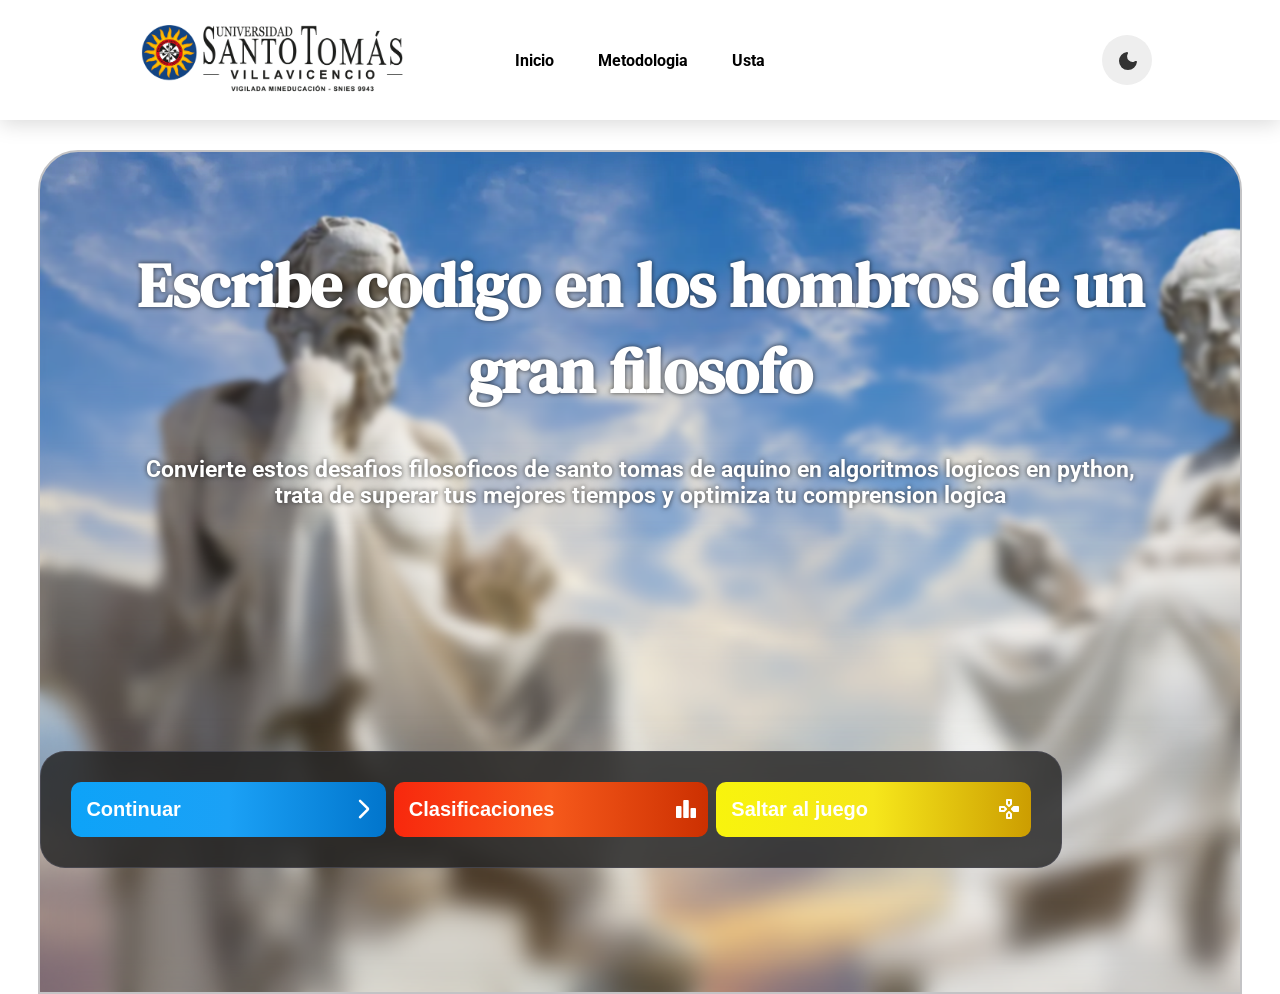
==== index.html @ 9221e67d "text header beta" ====
<!DOCTYPE html>
<html lang="es">
    <head>
        <title>USTA Filosofia</title>
        <link rel="icon" type="image/x-icon" href="src/media/favicon.gif">
        <link rel="stylesheet" href="style.css">
        <script src="/js/index.js" defer></script>
        <script type="text/javascript" src="/js/darkmode.js" defer></script>
        <meta content="width=device-width, initial-scale=1" name="viewport" />
    </head>
    <body>
        <header class="header">
            <div class="logo">
                <li>
                    <a href="/" id="mainlogo">
                        <img src="/src/media/USTA_2025.png" class="logimage">
                        <img src="/src/media/logo-USTA.png" class="logimage">
                    </a>
                </li>
            </div>
            <nav class="main-nav">
                <ul class="navlinks">
                    <li><a href="/">Inicio</a></li>
                    <li><a href="/src/media/filosofia (1).pdf" target="_blank">Metodologia</a></li>
                    <li><a href="https://www.ustavillavicencio.edu.co/" target="_blank">Usta</a></li>
                </ul>
            </nav>
            <div id="headerswitch">
                <button id="themeswitch">
                    <svg class="moon" xmlns="http://www.w3.org/2000/svg" height="24px" viewBox="0 -960 960 960" width="24px" fill="#FFFFFF"><path d="M480-120q-151 0-255.5-104.5T120-480q0-138 90-239.5T440-838q13-2 23 3.5t16 14.5q6 9 6.5 21t-7.5 23q-17 26-25.5 55t-8.5 61q0 90 63 153t153 63q31 0 61.5-9t54.5-25q11-7 22.5-6.5T819-479q10 5 15.5 15t3.5 24q-14 138-117.5 229T480-120Z"/></svg>
                    <svg class="sun" xmlns="http://www.w3.org/2000/svg" height="24px" viewBox="0 -960 960 960" width="24px" fill="#FFFFFF"><path d="M338.5-338.5Q280-397 280-480t58.5-141.5Q397-680 480-680t141.5 58.5Q680-563 680-480t-58.5 141.5Q563-280 480-280t-141.5-58.5ZM80-440q-17 0-28.5-11.5T40-480q0-17 11.5-28.5T80-520h80q17 0 28.5 11.5T200-480q0 17-11.5 28.5T160-440H80Zm720 0q-17 0-28.5-11.5T760-480q0-17 11.5-28.5T800-520h80q17 0 28.5 11.5T920-480q0 17-11.5 28.5T880-440h-80ZM451.5-771.5Q440-783 440-800v-80q0-17 11.5-28.5T480-920q17 0 28.5 11.5T520-880v80q0 17-11.5 28.5T480-760q-17 0-28.5-11.5Zm0 720Q440-63 440-80v-80q0-17 11.5-28.5T480-200q17 0 28.5 11.5T520-160v80q0 17-11.5 28.5T480-40q-17 0-28.5-11.5ZM226-678l-43-42q-12-11-11.5-28t11.5-29q12-12 29-12t28 12l42 43q11 12 11 28t-11 28q-11 12-27.5 11.5T226-678Zm494 495-42-43q-11-12-11-28.5t11-27.5q11-12 27.5-11.5T734-282l43 42q12 11 11.5 28T777-183q-12 12-29 12t-28-12Zm-42-495q-12-11-11.5-27.5T678-734l42-43q11-12 28-11.5t29 11.5q12 12 12 29t-12 28l-43 42q-12 11-28 11t-28-11ZM183-183q-12-12-12-29t12-28l43-42q12-11 28.5-11t27.5 11q12 11 11.5 27.5T282-226l-42 43q-11 12-28 11.5T183-183Z"/></svg>
                </button>
                <button id="menu">
                    <svg class="hamburguer" xmlns="http://www.w3.org/2000/svg" height="24px" viewBox="0 -960 960 960" width="24px" fill="#FFFFFF"><path d="M200-360q-17 0-28.5-11.5T160-400q0-17 11.5-28.5T200-440h560q17 0 28.5 11.5T800-400q0 17-11.5 28.5T760-360H200Zm0-160q-17 0-28.5-11.5T160-560q0-17 11.5-28.5T200-600h560q17 0 28.5 11.5T800-560q0 17-11.5 28.5T760-520H200Z"/></svg>
                    <svg class="close" xmlns="http://www.w3.org/2000/svg" height="24px" viewBox="0 -960 960 960" width="24px" fill="#FFFFFF"><path d="M480-424 284-228q-11 11-28 11t-28-11q-11-11-11-28t11-28l196-196-196-196q-11-11-11-28t11-28q11-11 28-11t28 11l196 196 196-196q11-11 28-11t28 11q11 11 11 28t-11 28L536-480l196 196q11 11 11 28t-11 28q-11 11-28 11t-28-11L480-424Z"/></svg>
                </button>
            </div>
        </header>
        <header class="mobile-dropdown" id="mobile-dropdown">
            <nav class="mobile-nav">
                <ul class="navlinks droppedlinks">
                    <li><a href="/">Inicio</a></li>
                    <li><a href="/src/media/filosofia (1).pdf" target="_blank">Metodologia</a></li>
                    <li><a href="https://www.ustavillavicencio.edu.co/" target="_blank">Usta</a><svg class="toblank" xmlns="http://www.w3.org/2000/svg" height="24px" viewBox="0 -960 960 960" width="24px" fill="#FFFFFF"><path d="M200-120q-33 0-56.5-23.5T120-200v-560q0-33 23.5-56.5T200-840h240q17 0 28.5 11.5T480-800q0 17-11.5 28.5T440-760H200v560h560v-240q0-17 11.5-28.5T800-480q17 0 28.5 11.5T840-440v240q0 33-23.5 56.5T760-120H200Zm560-584L416-360q-11 11-28 11t-28-11q-11-11-11-28t11-28l344-344H600q-17 0-28.5-11.5T560-800q0-17 11.5-28.5T600-840h200q17 0 28.5 11.5T840-800v200q0 17-11.5 28.5T800-560q-17 0-28.5-11.5T760-600v-104Z"/></svg></li>
                </ul>
            </nav>
            <div id="mobile-headerswitch">
                <button id="mobile-themeswitch">
                    <svg class="moon" xmlns="http://www.w3.org/2000/svg" height="24px" viewBox="0 -960 960 960" width="24px" fill="#FFFFFF"><path d="M480-120q-151 0-255.5-104.5T120-480q0-138 90-239.5T440-838q13-2 23 3.5t16 14.5q6 9 6.5 21t-7.5 23q-17 26-25.5 55t-8.5 61q0 90 63 153t153 63q31 0 61.5-9t54.5-25q11-7 22.5-6.5T819-479q10 5 15.5 15t3.5 24q-14 138-117.5 229T480-120Z"/></svg>
                    <svg class="sun" xmlns="http://www.w3.org/2000/svg" height="24px" viewBox="0 -960 960 960" width="24px" fill="#FFFFFF"><path d="M338.5-338.5Q280-397 280-480t58.5-141.5Q397-680 480-680t141.5 58.5Q680-563 680-480t-58.5 141.5Q563-280 480-280t-141.5-58.5ZM80-440q-17 0-28.5-11.5T40-480q0-17 11.5-28.5T80-520h80q17 0 28.5 11.5T200-480q0 17-11.5 28.5T160-440H80Zm720 0q-17 0-28.5-11.5T760-480q0-17 11.5-28.5T800-520h80q17 0 28.5 11.5T920-480q0 17-11.5 28.5T880-440h-80ZM451.5-771.5Q440-783 440-800v-80q0-17 11.5-28.5T480-920q17 0 28.5 11.5T520-880v80q0 17-11.5 28.5T480-760q-17 0-28.5-11.5Zm0 720Q440-63 440-80v-80q0-17 11.5-28.5T480-200q17 0 28.5 11.5T520-160v80q0 17-11.5 28.5T480-40q-17 0-28.5-11.5ZM226-678l-43-42q-12-11-11.5-28t11.5-29q12-12 29-12t28 12l42 43q11 12 11 28t-11 28q-11 12-27.5 11.5T226-678Zm494 495-42-43q-11-12-11-28.5t11-27.5q11-12 27.5-11.5T734-282l43 42q12 11 11.5 28T777-183q-12 12-29 12t-28-12Zm-42-495q-12-11-11.5-27.5T678-734l42-43q11-12 28-11.5t29 11.5q12 12 12 29t-12 28l-43 42q-12 11-28 11t-28-11ZM183-183q-12-12-12-29t12-28l43-42q12-11 28.5-11t27.5 11q12 11 11.5 27.5T282-226l-42 43q-11 12-28 11.5T183-183Z"/></svg>
                </button>
            </div>
        </header>

        <div id="overlay" onclick="disableDropdown()"></div>

        <div class="container" id="home">
            <div id="titles">
                <h1 class="title">Escribe codigo en los hombros de un gran filosofo</h1>
                <p class="paragraph">Convierte estos desafios filosoficos de santo tomas de aquino en algoritmos logicos en python, trata de superar tus mejores tiempos y optimiza tu comprension logica</p>
            </div>
            <div id="forms">
                <div class="form" style="flex-direction: row; flex-wrap: wrap;" id="indexbuttons">
                    <button class="buttoncontinue" id="send" type="button" onclick="location.href='/juego'">
                    <span class="button-text">Continuar</span>
                    <svg class="icon" xmlns="http://www.w3.org/2000/svg" height="24px" viewBox="0 -960 960 960" width="24px" fill="#FFFFFF"><path d="M579-480 285-774q-15-15-14.5-35.5T286-845q15-15 35.5-15t35.5 15l307 308q12 12 18 27t6 30q0 15-6 30t-18 27L356-115q-15 15-35 14.5T286-116q-15-15-15-35.5t15-35.5l293-293Z"/></svg>
                    </button> 
                    <button class="buttonimportant" id="send" type="button" onclick="location.href='/juego'">
                    <span class="button-text">Clasificaciones</span>
                    <svg class="icon" xmlns="http://www.w3.org/2000/svg" height="24px" viewBox="0 -960 960 960" width="24px" fill="#FFFFFF"><path d="M120-120q-17 0-28.5-11.5T80-160v-400q0-17 11.5-28.5T120-600h140q17 0 28.5 11.5T300-560v400q0 17-11.5 28.5T260-120H120Zm290 0q-17 0-28.5-11.5T370-160v-640q0-17 11.5-28.5T410-840h140q17 0 28.5 11.5T590-800v640q0 17-11.5 28.5T550-120H410Zm290 0q-17 0-28.5-11.5T660-160v-320q0-17 11.5-28.5T700-520h140q17 0 28.5 11.5T880-480v320q0 17-11.5 28.5T840-120H700Z"/></svg>
                    </button> 
                    <button class="buttonyellow" id="send" type="button" onclick="location.href='/juego'">
                    <span class="button-text">Saltar al juego</span>
                    <svg class="icon" xmlns="http://www.w3.org/2000/svg" height="24px" viewBox="0 -960 960 960" width="24px" fill="#FFFFFF"><path d="m452-568-80-80q-6-6-9-13.5t-3-15.5v-163q0-17 11.5-28.5T400-880h160q17 0 28.5 11.5T600-840v163q0 8-3 15.5t-9 13.5l-80 80q-6 6-13 8.5t-15 2.5q-8 0-15-2.5t-13-8.5Zm116 116q-6-6-8.5-13t-2.5-15q0-8 2.5-15t8.5-13l80-80q6-6 13.5-9t15.5-3h163q17 0 28.5 11.5T880-560v160q0 17-11.5 28.5T840-360H677q-8 0-15.5-3t-13.5-9l-80-80ZM80-400v-160q0-17 11.5-28.5T120-600h163q8 0 15.5 3t13.5 9l80 80q6 6 8.5 13t2.5 15q0 8-2.5 15t-8.5 13l-80 80q-6 6-13.5 9t-15.5 3H120q-17 0-28.5-11.5T80-400Zm280 280v-163q0-8 3-15.5t9-13.5l80-80q6-6 13-8.5t15-2.5q8 0 15 2.5t13 8.5l80 80q6 6 9 13.5t3 15.5v163q0 17-11.5 28.5T560-80H400q-17 0-28.5-11.5T360-120Zm120-534 40-40v-106h-80v106l40 40ZM160-440h106l40-40-40-40H160v80Zm280 280h80v-106l-40-40-40 40v106Z"/></svg>
                    </button> 
                    
                </div>
            </div>
        </div>
    </body>
</html>
---- style.css ----
@font-face {
    font-family: "roboto-standard";
    src: url("/src/fonts/Roboto-VariableFont_wdth\,wght.ttf");
}

@font-face {
    font-family: "title-standard";
    src: url("/src/fonts/DMSerifText-Regular.ttf");
}


:root{
    --base-color: white;
    --base-variant: #eeeeee;
    --text-color: black;
    --secondary-text: #333333;
    --success: #50fa7b;
    --error: #ff5555;
    --warning: #f1fa8c;
    --border-color: rgb(195, 195, 197);
    --form: #1f1f1fc9;
    --hover-color: #525252;
    --alt-switch: #124483;
}

.darkmode{
    --base-color: rgb(27, 27, 27);
    --base-variant: #252525;
    --text-color: rgb(255, 255, 255);
    --secondary-text: #ffffff;
    --success: #50fa7b;
    --error: #ff5555;
    --warning: #f1fa8c;
    --border-color: rgb(58, 58, 58);
    --form: #141417C9;
    --hover-color: #c5c5c5;
    --alt-switch: #f2ac08;
}

body{
  margin: 0;
  padding: 0;
  font-family: "roboto-standard"; 
  text-align: center;
  background-color: var(--base-color);
  overflow-y: auto;
  overflow-x: hidden;
}

body.tutorial-on .formgame {
    backdrop-filter: none !important;
    -webkit-backdrop-filter: none !important;
}

body.tutorial-on #game {
    overflow: visible !important;
}

body.tutorial-on #gameinner {
    overflow: visible !important;
}

body.tutorial-on .formgame,
body.tutorial-on .helper {
    backdrop-filter: none !important;
    -webkit-backdrop-filter: none !important;
}

.circle-btn svg{
  fill: var(--secondary-text);
}

#headerswitch{
  flex: 1; 
  display: flex;
  justify-content: flex-end;
  width: 30%;
  cursor: pointer;
  user-select: none;
}

#themeswitch{
  height: 50px;
  width: 50px;
  padding: 0;
  border-width: 0px;
  border-radius: 50%;
  background-color: var(--base-variant);
  overflow: hidden;
  justify-content: center;
  position: relative;
  align-items: center;
  cursor: pointer;
  user-select: none;
}

.droppedlinks li{
  display: flex;
  justify-content: flex-start;
  gap: 10px;
  height: 19px;
  padding: 0px 20px;
}

.droppedlinks svg{
  height: 19px;
  fill: var(--secondary-text);
}

#themeswitch svg{
  fill: var(--secondary-text);
  position: absolute;
  right: 25%;
  bottom: 25%;
  transition: transform 0.5s ease-in-out, opacity 0.5s ease-in-out;
}

.moon {
  transform: scale(1);
  opacity: 1;
}

.sun {
  transform: scale(0);
  opacity: 0;
}

.darkmode .moon {
  transform: scale(0);
  opacity: 0;
}

.darkmode .sun {
  transform: scale(1);
  opacity: 1;
}

#mainlogo img:last-child{
  display: none;
}

.darkmode #mainlogo img:first-child{
  display: none;
}

.darkmode #mainlogo img:last-child{
  display: inline;
}

.title{
  font-family: "title-standard";
  margin-top: 5%;
  margin-left: 7%;
  margin-right: 7%;
}

.statstitle{
  font-family: "title-standard";
  margin-top: 0;
  margin-left: 0;
  margin-right: 0;
}

.paragraph{
  font-weight: bold;
  margin-left: 7%;
  margin-right: 7%;
}

#home{
  background: url("/src/media/download.png");
  place-items: center;
  overflow: hidden;
  z-index: -1;
  background-size: cover;
  border-width: 2px;
  border-top-left-radius: 40px;
  border-top-right-radius: 40px;
  border-style: solid;
  border-color: var(--border-color);
  margin-top: 30px;
  padding-top: 30px;
  margin-left: min(50px, 3vw);
  margin-right: min(50px, 3vw);
  color: white;
  text-shadow: 0px 0px 5px rgba(0, 0, 0, 0.7);
}

#game{
  background: url("/src/media/Game.png");
  display: flex;
  gap: 20px;
  text-align: left;
  overflow: auto;
  z-index: -1;
  background-size: cover;
  border-width: 2px;
  border-top-left-radius: 40px;
  border-top-right-radius: 40px;
  border-style: solid;
  border-color: var(--border-color);
  margin-top: 30px;
  padding-top: 30px;
  overflow: hidden;
  padding-bottom: 30px;
  margin-left: min(50px, 3vw);
  margin-right: min(50px, 3vw);
  margin-bottom: 0;
  color: rgb(255, 255, 255);
  text-shadow: 0px 0px 5px rgba(0, 0, 0, 0.5);
}

#finish{
  background: url("/src/media/Game.png");
  place-items: center;
  overflow: hidden;
  z-index: -1;
  background-size: cover;
  border-width: 2px;
  border-top-left-radius: 40px;
  border-top-right-radius: 40px;
  border-style: solid;
  border-color: var(--border-color);
  margin-top: 30px;
  padding-top: 30px;
  margin-left: min(50px, 3vw);
  margin-right: min(50px, 3vw);
  color: white;
  text-shadow: 0px 0px 5px rgba(0, 0, 0, 0.7);
}

#game div {
  flex: 1;
}

#forms{
  width: 100%;
  height: auto;
}

#status{
  width: 100%;
  height: auto;
}

@media only screen and (max-width: 923px) {

  body{
    text-align: left;
  }

  #mobile-headerswitch{
    flex: 1; 
    display: flex;
    padding-top: 25px;
    cursor: pointer;
    padding-left: 15px;
    -webkit-tap-highlight-color: transparent;
    user-select: none;
  }

  #finish{
    flex-direction: column;
  }

  #menu{
    height: 50px;
    width: 50px;
    padding: 0;
    border-width: 0px;
    border-radius: 50%;
    background-color: var(--base-color);
    overflow: hidden;
    justify-content: center;
    position: relative;
    align-items: center;
    cursor: pointer;
    -webkit-tap-highlight-color: transparent;
    user-select: none;
  }

  #menu svg{
    fill: var(--secondary-text);
    position: absolute;
    right: 0;
    bottom: 25%;
    transition: transform 0.5s ease-in-out, opacity 0.5s ease-in-out;
  }

  #mobile-themeswitch{
    height: 50px;
    width: 50px;
    padding: 0;
    border-width: 0px;
    border-radius: 50%;
    background-color: var(--base-variant);
    overflow: hidden;
    justify-content: center;
    position: relative;
    align-items: center;
    cursor: pointer;
  }

  .tutorial-box{
    text-align: left;
  }

  .tutorial-box p{
    margin-left: 0;
  }

  #mobile-themeswitch svg{
    fill: var(--secondary-text);
    position: absolute;
    right: 25%;
    bottom: 25%;
    transition: transform 0.5s ease-in-out, opacity 0.5s ease-in-out;
  }

  .hamburguer {
    transform: scale(1);
    opacity: 1;
  }

  .close {
    transform: scale(0);
    opacity: 0;
  }

  .show .hamburguer {
    transform: scale(0);
    opacity: 0;
  }

  .show .close {
    transform: scale(1);
    opacity: 1;
  }

  .moon {
    transform: translateY(0) scale(1);
    opacity: 1;
  }

  .sun {
    transform: translateY(-100%) scale(0);
    opacity: 0;
  }

  .darkmode .moon {
    transform: translateY(100%) scale(0);
    opacity: 0;
  }

  .darkmode .sun {
    transform: translateY(0) scale(1);
    opacity: 1;
  } 
  .main-nav{
    display: none;
  }

  #game{
    flex-direction: column;
  }

  .logimage{
    width: 150px;
    height: auto;
    cursor: pointer;
  }

  body{
    margin-top: calc(73.594px + 30px);
    overflow-y: auto;
    overflow-x: hidden;
  }
   
  #home{
    overflow: show;
    display: flex;
    flex-direction: column;
    height: calc(100dvh + 100px);
    flex-grow: 1;
  }

  #finish{
    overflow: show;
    display: flex;
    flex-direction: column;
    height: calc(100dvh + 100px);
  }

  #titular{
    flex-grow: 1;
  }

  #titles{
    flex-grow: 1;
  }
   
  #game{
    overflow: show;
  }

  #themeswitch{
    display: none;
  }

  #menu{
    display: block;
  }

  .header{
    display: flex;
    justify-content: space-between;
    align-items: center;
    width: 100%;
    box-sizing: border-box;
    padding: 15px 10%;
    z-index: 99;
    margin-top: 0;
    top: 0;
    position: fixed;
    z-index: 10;
    flex-wrap: wrap;
    height: auto;
    background-color: var(--base-color);
  } 

  #overlay{
    background: rgb(0, 0, 0, 0.5);
    position: fixed;
    inset: 0;
    z-index: 1;
    display: none;
  }

  .mobile-dropdown{
    box-sizing: border-box;
    display: flex;
    text-align: left;
    flex-direction: column;
    justify-content: space-between;
    align-items: left;
    padding-top: 30px;
    padding: 25px 10%;
    z-index: 99;
    background-color: var(--base-color);
    box-shadow: 0 4px 20px rgba(0, 0, 0, 0.15);
    top: -100%;
    position: fixed;
    width: 100%;
    z-index: 2;
    flex-wrap: wrap;
    border-bottom-left-radius: 25px;
    border-bottom-right-radius: 25px;
    transition: transform 0.5s ease-in-out;
  } 

  .mobile-dropdown.show{
    top: 73.594px;
  }

  .mobile-dropdown.show ~ #overlay{
    display: block;
  }

  #home.show{
    filter: blur(10px);
  }

  #game.show{
    filter: blur(10px);
  }

  #finish.show{
    filter: blur(10px);
  }

  #indexbuttons button{
    flex: 1;
    height: auto;
    width: auto;
    padding: 14px;
  }

  .navlinks{
    display: flex;
    flex-direction: column;
    gap: 25px;
    width: 100%;
    font-size: 19px;
  }

  .formgame{
    height: 100vh;
    margin-bottom: 30px;
  }

  #consola{
   height: 30vh;
  }

  .title{
    font-size: max(7vw, 50px);
  }

  .statstitle{
    font-size: max(7vw, 20px);
  }

  .paragraph{
    font-size: max(2.5vw, 15px);
  }
}

@media only screen and (min-width: 923px) {

  #home{
    height: calc(100vh - min(194px, 10vh));
  }

  .navlinks li{
  display: inline-block;
  padding: 0px 20px;
  }

  .tutorial-box{
    text-align: center;
  }

  #indexbuttons button{
    flex: 1;
  }

  #button-holder{
    justify-content: center;
  }

  #finish{
    height: calc(100vh - min(194px, 10vh));
  }

  #game{
    height: calc(100vh - min(224px, 20vh));
  }

  #home{
    display: flex;
    flex-direction: column;
  }

  #finish{
    display: flex;
    flex-direction: column;
  }

  #themeswitch{
    display: block;
  }

  #menu{
    display: none;
  }

  #titles{
    flex-grow: 0.7;
  }
   
  .header{
    display: flex;
    justify-content: space-between;
    z-index: 99;
    height: clamp(50px, 10vh, 100px);
    align-items: center;
    padding: 15px 10%;
    box-shadow: 0 4px 20px rgba(0, 0, 0, 0.15);
    position: relative;
    z-index: 10;
    flex-wrap: wrap;
  } 

  .logimage{
    width: clamp(150px, 32vh, 300px);
    height: auto;
    cursor: pointer;
  }

  .uppergame{
    flex-grow: 1;
  }

  .formgame{
    height: 100%;
  }
  
  #consola{
   height: 40%;
  }

  .mobile-dropdown{
    display: none;
  }

  .title{
    font-size: max(7vh, 50px);
  }

  .statstitle{
    font-size: max(7vh, 20px);
  }

  .paragraph{
    font-size: max(2.5vh, 16px);
  }
}

.logo{
  list-style: none;
  flex:1;
}

.logo li{
  width: 30%;
}

.main-nav{
  width: 40%;
}


a{
  font-weight: bolder;
  color: var(--text-color);
  text-decoration: none;
  transition:color 0.3s ease;
}

.navlinks{
  list-style: none;
  margin: 0;
  justify-content: center;
  padding: 0;
}

.navlinks li a:hover{
  color: var(--hover-color);
}

.form{
  background-color: var(--form);
  backdrop-filter: blur(50px);
  border-color: #4c4c55c9;
  border-style: solid;
  border-width: 1px;
  -ms-flex-align: center;
  display: flex;
  gap: 8px;
  flex-direction: column;
  height: auto;
  width: 80%;
  margin-top: 0;
  margin-bottom: 30px;
  margin-left: 0;
  margin-right: 0;
  border-radius: 25px;
  padding-top: 30px;
  padding-bottom: 30px;
  justify-content: center;
  place-self: center;
  padding-left: 30px;
  padding-right: 30px;
}

.stats{
  background-color: var(--form);
  backdrop-filter: blur(50px);
  border-color: #4c4c55c9;
  border-style: solid;
  border-width: 1px;
  -ms-flex-align: center;
  display: flex;
  gap: 8px;
  flex-direction: column;
  height: auto;
  width: 80%;
  margin-top: 0;
  margin-bottom: 30px;
  margin-left: 0;
  margin-right: 0;
  border-radius: 25px;
  padding-top: 30px;
  padding-bottom: 30px;
  justify-content: center;
  place-self: center;
  padding-left: 30px;
  padding-right: 30px;
}

.formgame{
  background-color: var(--form);
  backdrop-filter: blur(50px);
  border-color: #4c4c55c9;
  border-style: solid;
  border-width: 1px;
  -ms-flex-align: center;
  display: flex;
  flex-direction: column;
  width: calc(100% - 14%);
  margin-top: 0;
  margin-bottom: 0;
  border-radius: 25px;
  padding-top: 30px;
  box-sizing: border-box;
  padding-bottom: 30px;
  justify-content: center;
  place-self: right;
  padding-left: 30px;
  padding-right: 30px;
  margin-left: 7%;
  margin-right: 7%;
  gap: 8px;
}

.helper{
  background-color: var(--form);
  backdrop-filter: blur(50px);
  border-color: #4c4c55c9;
  border-style: solid;
  border-width: 1px;
  -ms-flex-align: center;
  display: flex;
  flex-direction: column;
  width: calc(100% - 14%);
  margin-top: 0;
  margin-bottom: 0;
  border-radius: 25px;
  padding: 20px 20px 20px 20px;
  box-sizing: border-box;
  justify-content: center;
  place-self: right;
  margin-left: 7%;
  margin-right: 7%;
  gap: 8px;
  flex: 0;
}

.main-helper{
  display: flex;
  gap: 8px;
  flex: 0;
  margin: 0;
  padding: 0;
  flex-direction: row;
}

.button-link{
  width: 100px;
}

code{
  background-color: #2525258a;
  border-radius: 5px;
  padding-left: 10px;
  padding-right: 10px;
}

.buttoncontinue{
  display: flex;
  align-items: center;
  justify-content: space-between;
  border-radius: 10px; 
  text-align: left;
  transition: transform 0.2s, opacity 0.5s ease-in-out;
  font-weight: bold;
  font-size: 20px;
  color: white;
  height: 55px;
  padding-left: 15px;
  background: linear-gradient(270deg,rgba(1, 117, 204, 1) 0%, rgba(27, 161, 246, 1) 50%, rgba(13, 163, 248, 1) 100%);
  width: auto;
  padding-right: 10px;
  border: 0px;
  cursor: pointer;
}

.buttonimportant{
  display: flex;
  align-items: center;
  justify-content: space-between;
  border-radius: 10px; 
  text-align: left;
  transition: transform 0.2s, opacity 0.5s ease-in-out;
  font-weight: bold;
  font-size: 20px;
  color: white;
  height: 55px;
  padding-left: 15px;
  background: linear-gradient(270deg,rgb(204, 48, 1) 0%, rgb(246, 89, 27) 50%, rgb(248, 40, 13) 100%);
  width: auto;
  padding-right: 10px;
  border: 0px;
  cursor: pointer;
}

.buttonyellow{
  display: flex;
  align-items: center;
  justify-content: space-between;
  border-radius: 10px; 
  text-align: left;
  transition: transform 0.2s, opacity 0.5s ease-in-out;
  font-weight: bold;
  font-size: 20px;
  color: white;
  height: 55px;
  padding-left: 15px;
  background: linear-gradient(270deg,rgb(204, 157, 1) 0%, rgb(246, 231, 27) 50%, rgb(248, 244, 13) 100%);
  width: auto;
  padding-right: 10px;
  border: 0px;
  cursor: pointer;
}

.buttonnext{
  display: flex;
  align-items: center;
  justify-content: space-between;
  border-radius: 10px; 
  text-align: left;
  transition: transform 0.2s, opacity 0.5s ease-in-out;
  font-weight: bold;
  font-size: 20px;
  color: white;
  height: 55px;
  padding-left: 15px;
  background: linear-gradient(270deg,rgb(55, 150, 91) 0%, rgb(70, 173, 87) 50%, rgb(88, 194, 106) 100%);
  width: auto;
  padding-right: 10px;
  border: 0px;
  cursor: pointer;
}

.buttonfinish{
  display: flex;
  align-items: center;
  justify-content: space-between;
  border-radius: 10px; 
  text-align: left;
  transition: transform 0.2s, opacity 0.5s ease-in-out;
  font-weight: bold;
  font-size: 20px;
  color: white;
  height: 55px;
  padding-left: 15px;
  background: linear-gradient(270deg,rgb(255, 124, 233) 0%, rgb(250, 139, 204) 50%, rgb(252, 105, 166) 100%);
  width: auto;
  padding-right: 10px;
  border: 0px;
  cursor: pointer;

}

.error{
  position: relative;
  animation: shake .1s linear;
  animation-iteration-count: 3;
}

@keyframes shake {
  0% { left: -5px; }
  100% { right: -5px; }
}

.buttoncontinue:disabled {
  cursor: not-allowed;
  opacity: 50%;
}


.buttoncontinue:enabled:hover{
  transform: scale(1.02);
}

.buttoncontinue:enabled:active{
  transform: scale(0.98); 
}

.buttoncontinue:focus {
  outline: 0px;
}

.buttoncontinue:disabled {
  cursor: not-allowed;
  opacity: 50%;
}


.buttonfinish:enabled:hover{
  transform: scale(1.02);
}

.buttonfinish:enabled:active{
  transform: scale(0.98); 
}

.buttonfinish:focus {
  outline: 0px;
}

.buttonnext:disabled {
  cursor: not-allowed;
  opacity: 50%;
}


.buttonnext:enabled:hover{
  transform: scale(1.02);
}

.buttonnext:enabled:active{
  transform: scale(0.98); 
}

.buttonnext:focus {
  outline: 0px;
}

body.fade-in {
  opacity: 1;
  transition: opacity 1s ease-in-out;
}

body.fade-out {
  opacity: 0;
  transition: opacity 1s ease-in-out;
}

#default-input{
  border-radius: 10px; 
  font-weight: bold;
  color: white;
  background-color: #14141738;
  height: 50px;
  padding-left: 15px;
  border: 0px;
  font-size: 20px;
  width: auto;
}

#codigo{
  border-radius: 10px; 
  font-weight: bold;
  color: white;
  background-color: #14141738;
  height: 60%;
  padding-left: 15px;
  border: 0px;
  font-size: 20px;
  width: auto;
  resize: none;
  padding-top: 10px;
  padding-bottom: 10px;
}

#codigo:disabled{
  cursor: not-allowed;
}


#consola{
  border-radius: 10px; 
  font-weight: bold;
  color: rgba(255, 255, 255, 0.301);
  background-color: #14141738;
  padding-left: 15px;
  padding-top: 10px;
  padding-bottom: 10px;
  margin-left: 0;
  margin-right: 0;
  border: 0px;
  height: auto;
  font-size: 20px;
  width: auto;
  overflow-x: hidden;
}

.counter{
  display: flex;
  flex-direction: row;
  border-radius: 10px; 
  font-weight: bold;
  color: rgba(255, 255, 255, 0.301);
  background-color: #14141738;
  padding-left: 15px;
  padding-right: 15px;
  padding-top: 10px;
  padding-bottom: 10px;
  margin-left: 0;
  margin-right: 0;
  border: 0px;
  height: auto;
  font-size: 20px;
  width: auto;
  overflow-x: hidden;
  justify-content: space-between;
  flex-wrap: wrap;
}

.buttonhelp{
  display: flex;
  flex-direction: row;
  align-items: center;
  border-radius: 10px; 
  text-align: center;
  transition: transform 0.2s, opacity 0.5s ease-in-out;
  justify-content: center;
  font-weight: bold;
  font-size: 20px;
  color: white;
  height: auto;
  background: linear-gradient(270deg,rgb(245, 194, 99) 0%, rgb(241, 184, 59) 50%, rgb(255, 203, 60) 100%);
  width: auto;
  padding: 0 5px 0 5px;
  border: 0px;
  cursor: pointer;
}

.icon{
  height: round(70%);
}

#leaderboard{
  border-radius: 10px; 
  font-weight: bold;
  color: rgba(255, 255, 255, 0.301);
  background-color: #14141738;
  height: auto;
  padding-left: 15px;
  padding-top: 10px;
  padding-bottom: 10px;
  margin-top: 5px;
  border: 0px;
  font-size: 20px;
  width: auto;
}

.disable-focus:focus{
  user-select: none;
  outline-width: 0;
  outline: none;
}

#tutorial-prompt{
  color: white;
}

#tutorial-overlay {
    position: fixed;
    inset: 0;
    background: rgba(0, 0, 0, 0.4);
    backdrop-filter: blur(8px);
    -webkit-backdrop-filter: blur(8px);
    z-index: 999; 
}

#tutorial-tooltip {
    position: fixed;
    z-index: 1001;
    max-width: 300px;
    width: 80%;
    padding: 20px;
    color: white;
    transition: opacity 0.3s ease; 
    pointer-events: auto;
}

#tutorial-text {
    color: white !important; 
    text-align: left;
}

.tutorial-box {
    position: fixed;
    top: 50%;
    left: 50%;
    transform: translate(-50%, -50%);
    z-index: 1001;
    width: clamp(200px, 75vw, 400px);
    padding: 30px;
}

.sendresults{
  position: fixed;
  top: 50%;
  left: 50%;
  transform: translate(-50%, -50%);
  z-index: 1001;
  width: clamp(200px, 75vw, 400px);
  padding: 30px;
}

.tutorial-nav {
    display: flex;
    justify-content: space-between;
    align-items: center;
    margin-top: 20px;
}

.circle-btn {
    width: 40px;
    height: 40px;
    border-radius: 50%;
    border: none;
    background-color: var(--base-variant);
    color: var(--text-color); 
    font-size: 18px;
    cursor: pointer;
    display: flex;
    align-items: center;
    justify-content: center;
    transition: transform 0.2s ease;
}

.circle-btn:hover {
    transform: scale(1.1);
}

.circle-btn:disabled {
    opacity: 0.3;
    cursor: not-allowed;
    transform: scale(1);
}

.tutorial-highlight {
    position: relative !important;
    z-index: 1000 !important;
    outline: 4px solid #3b82f6 !important; 
    outline-offset: 4px !important;
    border-radius: 10px !important; 
    box-shadow: 0 0 30px rgba(59, 130, 246, 0.5) !important; 
    background-color: var(--form) !important; 
}
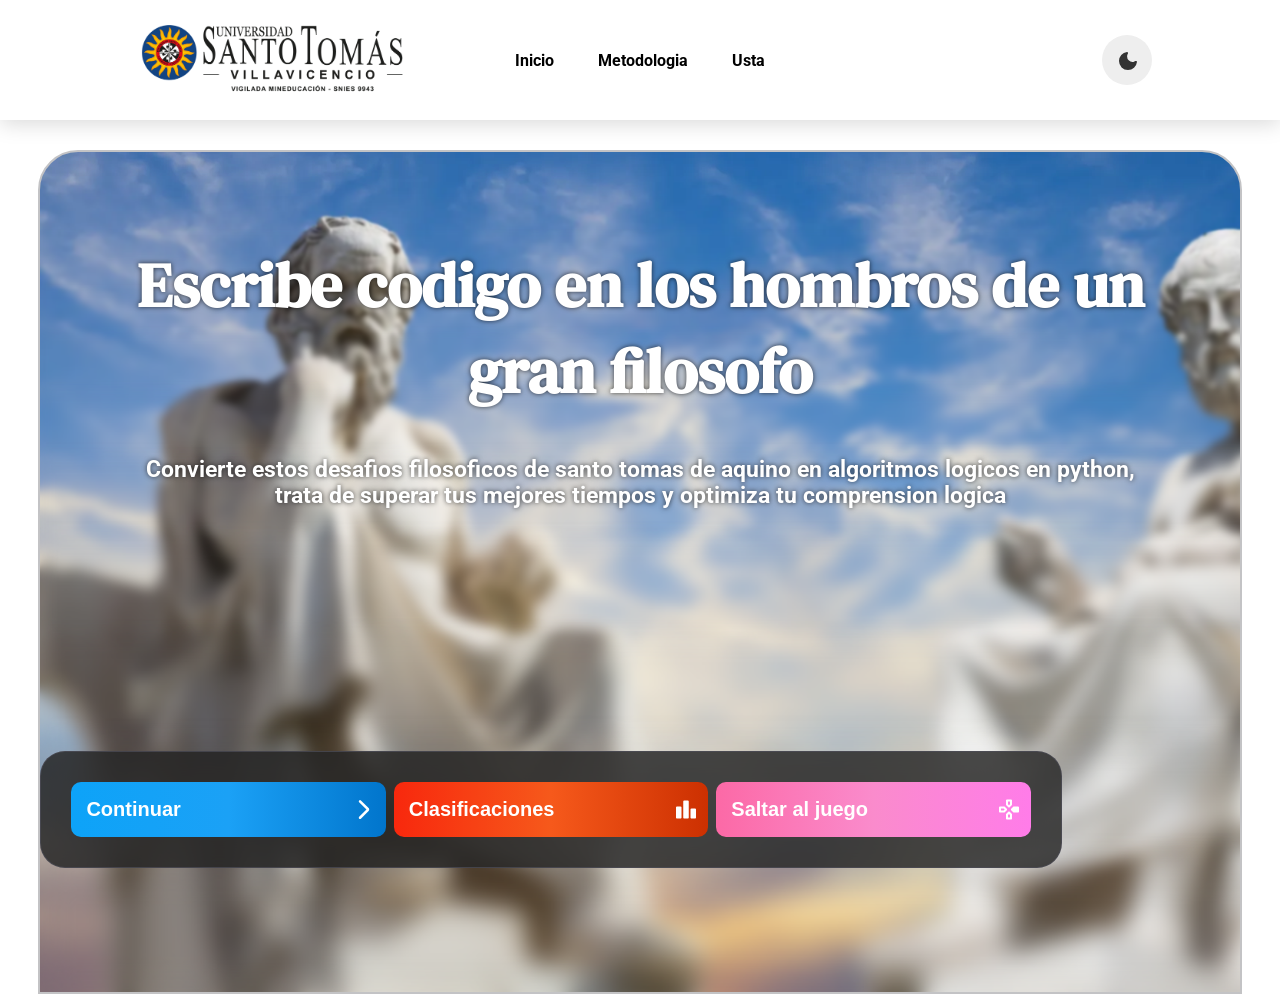
==== commit 6f373801: "introduct progress" ====
--- a/index.html
+++ b/index.html
@@ -61,19 +61,18 @@
             </div>
             <div id="forms">
                 <div class="form" style="flex-direction: row; flex-wrap: wrap;" id="indexbuttons">
-                    <button class="buttoncontinue" id="send" type="button" onclick="location.href='/juego'">
+                    <button class="buttoncontinue" id="send" type="button" onclick="location.href='/introduccion'">
                     <span class="button-text">Continuar</span>
                     <svg class="icon" xmlns="http://www.w3.org/2000/svg" height="24px" viewBox="0 -960 960 960" width="24px" fill="#FFFFFF"><path d="M579-480 285-774q-15-15-14.5-35.5T286-845q15-15 35.5-15t35.5 15l307 308q12 12 18 27t6 30q0 15-6 30t-18 27L356-115q-15 15-35 14.5T286-116q-15-15-15-35.5t15-35.5l293-293Z"/></svg>
                     </button> 
-                    <button class="buttonimportant" id="send" type="button" onclick="location.href='/juego'">
+                    <button class="buttonimportant" id="send" type="button" onclick="location.href='/clasificacion'">
                     <span class="button-text">Clasificaciones</span>
                     <svg class="icon" xmlns="http://www.w3.org/2000/svg" height="24px" viewBox="0 -960 960 960" width="24px" fill="#FFFFFF"><path d="M120-120q-17 0-28.5-11.5T80-160v-400q0-17 11.5-28.5T120-600h140q17 0 28.5 11.5T300-560v400q0 17-11.5 28.5T260-120H120Zm290 0q-17 0-28.5-11.5T370-160v-640q0-17 11.5-28.5T410-840h140q17 0 28.5 11.5T590-800v640q0 17-11.5 28.5T550-120H410Zm290 0q-17 0-28.5-11.5T660-160v-320q0-17 11.5-28.5T700-520h140q17 0 28.5 11.5T880-480v320q0 17-11.5 28.5T840-120H700Z"/></svg>
                     </button> 
-                    <button class="buttonyellow" id="send" type="button" onclick="location.href='/juego'">
+                    <button class="buttonfinish" id="send" type="button" onclick="location.href='/juego'">
                     <span class="button-text">Saltar al juego</span>
                     <svg class="icon" xmlns="http://www.w3.org/2000/svg" height="24px" viewBox="0 -960 960 960" width="24px" fill="#FFFFFF"><path d="m452-568-80-80q-6-6-9-13.5t-3-15.5v-163q0-17 11.5-28.5T400-880h160q17 0 28.5 11.5T600-840v163q0 8-3 15.5t-9 13.5l-80 80q-6 6-13 8.5t-15 2.5q-8 0-15-2.5t-13-8.5Zm116 116q-6-6-8.5-13t-2.5-15q0-8 2.5-15t8.5-13l80-80q6-6 13.5-9t15.5-3h163q17 0 28.5 11.5T880-560v160q0 17-11.5 28.5T840-360H677q-8 0-15.5-3t-13.5-9l-80-80ZM80-400v-160q0-17 11.5-28.5T120-600h163q8 0 15.5 3t13.5 9l80 80q6 6 8.5 13t2.5 15q0 8-2.5 15t-8.5 13l-80 80q-6 6-13.5 9t-15.5 3H120q-17 0-28.5-11.5T80-400Zm280 280v-163q0-8 3-15.5t9-13.5l80-80q6-6 13-8.5t15-2.5q8 0 15 2.5t13 8.5l80 80q6 6 9 13.5t3 15.5v163q0 17-11.5 28.5T560-80H400q-17 0-28.5-11.5T360-120Zm120-534 40-40v-106h-80v106l40 40ZM160-440h106l40-40-40-40H160v80Zm280 280h80v-106l-40-40-40 40v106Z"/></svg>
-                    </button> 
-                    
+                    </button>                 
                 </div>
             </div>
         </div>
--- a/style.css
+++ b/style.css
@@ -98,12 +98,12 @@
   display: flex;
   justify-content: flex-start;
   gap: 10px;
-  height: 19px;
-  padding: 0px 20px;
+  height: min-content;
+  padding: 0;
 }
 
 .droppedlinks svg{
-  height: 19px;
+  height: max(2.5vh, 16px);
   fill: var(--secondary-text);
 }
 
@@ -171,6 +171,26 @@
   background: url("/src/media/download.png");
   place-items: center;
   overflow: hidden;
+  z-index: -1;
+  background-size: cover;
+  border-width: 2px;
+  border-top-left-radius: 40px;
+  border-top-right-radius: 40px;
+  border-style: solid;
+  border-color: var(--border-color);
+  margin-top: 30px;
+  padding-top: 30px;
+  margin-left: min(50px, 3vw);
+  margin-right: min(50px, 3vw);
+  color: white;
+  text-shadow: 0px 0px 5px rgba(0, 0, 0, 0.7);
+}
+
+#tutorial{
+  background: url("/src/media/tutorial.png");
+  place-items: center;
+  overflow: hidden;
+  text-align: left;
   z-index: -1;
   background-size: cover;
   border-width: 2px;
@@ -254,7 +274,7 @@
     display: flex;
     padding-top: 25px;
     cursor: pointer;
-    padding-left: 15px;
+    padding-left: 0;
     -webkit-tap-highlight-color: transparent;
     user-select: none;
   }
@@ -377,6 +397,14 @@
   }
    
   #home{
+    overflow: show;
+    display: flex;
+    flex-direction: column;
+    height: calc(100dvh + 100px);
+    flex-grow: 1;
+  }
+
+  #tutorial{
     overflow: show;
     display: flex;
     flex-direction: column;
@@ -470,6 +498,10 @@
     filter: blur(10px);
   }
 
+  #tutorial.show{
+    filter: blur(10px);
+  }
+
   #game.show{
     filter: blur(10px);
   }
@@ -490,7 +522,7 @@
     flex-direction: column;
     gap: 25px;
     width: 100%;
-    font-size: 19px;
+    font-size: max(2.5vh, 16px);
   }
 
   .formgame{
@@ -521,6 +553,10 @@
     height: calc(100vh - min(194px, 10vh));
   }
 
+  #tutorial{
+    height: calc(100vh - min(194px, 10vh));
+  }
+
   .navlinks li{
   display: inline-block;
   padding: 0px 20px;
@@ -547,6 +583,11 @@
   }
 
   #home{
+    display: flex;
+    flex-direction: column;
+  }
+
+  #tutorial{
     display: flex;
     flex-direction: column;
   }
@@ -1028,7 +1069,11 @@
 }
 
 .icon{
-  height: round(70%);
+  height: 70%;
+}
+
+.choose{
+  height: 90%;
 }
 
 #leaderboard{
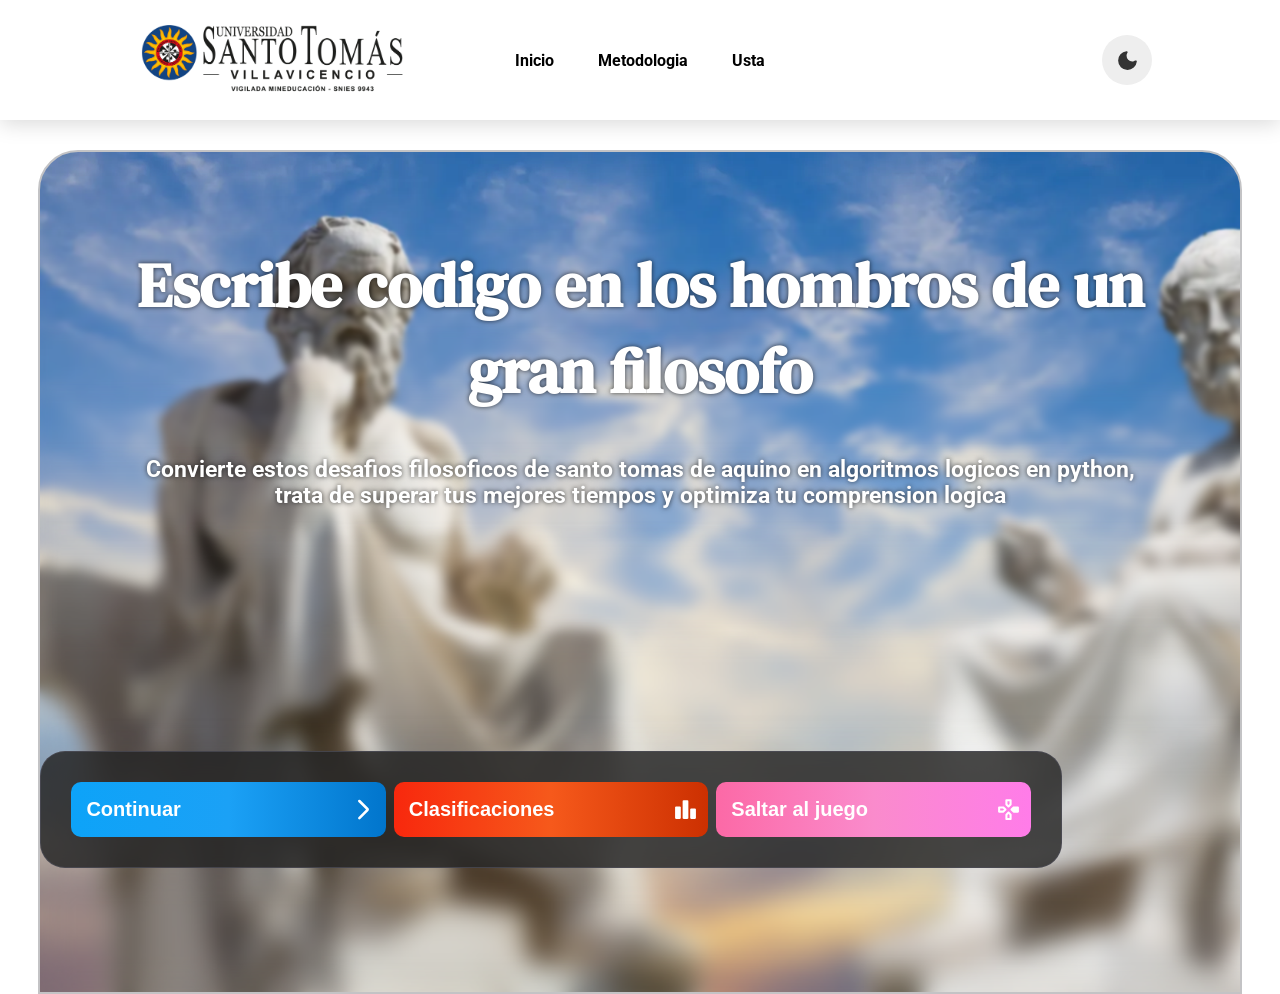
==== commit 4fffe662: "icons center fix" ====
--- a/index.html
+++ b/index.html
@@ -27,12 +27,12 @@
             </nav>
             <div id="headerswitch">
                 <button id="themeswitch">
-                    <svg class="moon" xmlns="http://www.w3.org/2000/svg" height="24px" viewBox="0 -960 960 960" width="24px" fill="#FFFFFF"><path d="M480-120q-151 0-255.5-104.5T120-480q0-138 90-239.5T440-838q13-2 23 3.5t16 14.5q6 9 6.5 21t-7.5 23q-17 26-25.5 55t-8.5 61q0 90 63 153t153 63q31 0 61.5-9t54.5-25q11-7 22.5-6.5T819-479q10 5 15.5 15t3.5 24q-14 138-117.5 229T480-120Z"/></svg>
-                    <svg class="sun" xmlns="http://www.w3.org/2000/svg" height="24px" viewBox="0 -960 960 960" width="24px" fill="#FFFFFF"><path d="M338.5-338.5Q280-397 280-480t58.5-141.5Q397-680 480-680t141.5 58.5Q680-563 680-480t-58.5 141.5Q563-280 480-280t-141.5-58.5ZM80-440q-17 0-28.5-11.5T40-480q0-17 11.5-28.5T80-520h80q17 0 28.5 11.5T200-480q0 17-11.5 28.5T160-440H80Zm720 0q-17 0-28.5-11.5T760-480q0-17 11.5-28.5T800-520h80q17 0 28.5 11.5T920-480q0 17-11.5 28.5T880-440h-80ZM451.5-771.5Q440-783 440-800v-80q0-17 11.5-28.5T480-920q17 0 28.5 11.5T520-880v80q0 17-11.5 28.5T480-760q-17 0-28.5-11.5Zm0 720Q440-63 440-80v-80q0-17 11.5-28.5T480-200q17 0 28.5 11.5T520-160v80q0 17-11.5 28.5T480-40q-17 0-28.5-11.5ZM226-678l-43-42q-12-11-11.5-28t11.5-29q12-12 29-12t28 12l42 43q11 12 11 28t-11 28q-11 12-27.5 11.5T226-678Zm494 495-42-43q-11-12-11-28.5t11-27.5q11-12 27.5-11.5T734-282l43 42q12 11 11.5 28T777-183q-12 12-29 12t-28-12Zm-42-495q-12-11-11.5-27.5T678-734l42-43q11-12 28-11.5t29 11.5q12 12 12 29t-12 28l-43 42q-12 11-28 11t-28-11ZM183-183q-12-12-12-29t12-28l43-42q12-11 28.5-11t27.5 11q12 11 11.5 27.5T282-226l-42 43q-11 12-28 11.5T183-183Z"/></svg>
+                    <svg class="moon" xmlns="http://www.w3.org/2000/svg" height="25px" viewBox="0 -960 960 960" width="25px" fill="#FFFFFF"><path d="M480-120q-151 0-255.5-104.5T120-480q0-138 90-239.5T440-838q13-2 23 3.5t16 14.5q6 9 6.5 21t-7.5 23q-17 26-25.5 55t-8.5 61q0 90 63 153t153 63q31 0 61.5-9t54.5-25q11-7 22.5-6.5T819-479q10 5 15.5 15t3.5 24q-14 138-117.5 229T480-120Z"/></svg>
+                    <svg class="sun" xmlns="http://www.w3.org/2000/svg" height="25px" viewBox="0 -960 960 960" width="25px" fill="#FFFFFF"><path d="M338.5-338.5Q280-397 280-480t58.5-141.5Q397-680 480-680t141.5 58.5Q680-563 680-480t-58.5 141.5Q563-280 480-280t-141.5-58.5ZM80-440q-17 0-28.5-11.5T40-480q0-17 11.5-28.5T80-520h80q17 0 28.5 11.5T200-480q0 17-11.5 28.5T160-440H80Zm720 0q-17 0-28.5-11.5T760-480q0-17 11.5-28.5T800-520h80q17 0 28.5 11.5T920-480q0 17-11.5 28.5T880-440h-80ZM451.5-771.5Q440-783 440-800v-80q0-17 11.5-28.5T480-920q17 0 28.5 11.5T520-880v80q0 17-11.5 28.5T480-760q-17 0-28.5-11.5Zm0 720Q440-63 440-80v-80q0-17 11.5-28.5T480-200q17 0 28.5 11.5T520-160v80q0 17-11.5 28.5T480-40q-17 0-28.5-11.5ZM226-678l-43-42q-12-11-11.5-28t11.5-29q12-12 29-12t28 12l42 43q11 12 11 28t-11 28q-11 12-27.5 11.5T226-678Zm494 495-42-43q-11-12-11-28.5t11-27.5q11-12 27.5-11.5T734-282l43 42q12 11 11.5 28T777-183q-12 12-29 12t-28-12Zm-42-495q-12-11-11.5-27.5T678-734l42-43q11-12 28-11.5t29 11.5q12 12 12 29t-12 28l-43 42q-12 11-28 11t-28-11ZM183-183q-12-12-12-29t12-28l43-42q12-11 28.5-11t27.5 11q12 11 11.5 27.5T282-226l-42 43q-11 12-28 11.5T183-183Z"/></svg>
                 </button>
                 <button id="menu">
-                    <svg class="hamburguer" xmlns="http://www.w3.org/2000/svg" height="24px" viewBox="0 -960 960 960" width="24px" fill="#FFFFFF"><path d="M200-360q-17 0-28.5-11.5T160-400q0-17 11.5-28.5T200-440h560q17 0 28.5 11.5T800-400q0 17-11.5 28.5T760-360H200Zm0-160q-17 0-28.5-11.5T160-560q0-17 11.5-28.5T200-600h560q17 0 28.5 11.5T800-560q0 17-11.5 28.5T760-520H200Z"/></svg>
-                    <svg class="close" xmlns="http://www.w3.org/2000/svg" height="24px" viewBox="0 -960 960 960" width="24px" fill="#FFFFFF"><path d="M480-424 284-228q-11 11-28 11t-28-11q-11-11-11-28t11-28l196-196-196-196q-11-11-11-28t11-28q11-11 28-11t28 11l196 196 196-196q11-11 28-11t28 11q11 11 11 28t-11 28L536-480l196 196q11 11 11 28t-11 28q-11 11-28 11t-28-11L480-424Z"/></svg>
+                    <svg class="hamburguer" xmlns="http://www.w3.org/2000/svg" height="25px" viewBox="0 -960 960 960" width="25px" fill="#FFFFFF"><path d="M200-360q-17 0-28.5-11.5T160-400q0-17 11.5-28.5T200-440h560q17 0 28.5 11.5T800-400q0 17-11.5 28.5T760-360H200Zm0-160q-17 0-28.5-11.5T160-560q0-17 11.5-28.5T200-600h560q17 0 28.5 11.5T800-560q0 17-11.5 28.5T760-520H200Z"/></svg>
+                    <svg class="close" xmlns="http://www.w3.org/2000/svg" height="25px" viewBox="0 -960 960 960" width="25px" fill="#FFFFFF"><path d="M480-424 284-228q-11 11-28 11t-28-11q-11-11-11-28t11-28l196-196-196-196q-11-11-11-28t11-28q11-11 28-11t28 11l196 196 196-196q11-11 28-11t28 11q11 11 11 28t-11 28L536-480l196 196q11 11 11 28t-11 28q-11 11-28 11t-28-11L480-424Z"/></svg>
                 </button>
             </div>
         </header>
@@ -41,13 +41,13 @@
                 <ul class="navlinks droppedlinks">
                     <li><a href="/">Inicio</a></li>
                     <li><a href="/src/media/filosofia (1).pdf" target="_blank">Metodologia</a></li>
-                    <li><a href="https://www.ustavillavicencio.edu.co/" target="_blank">Usta</a><svg class="toblank" xmlns="http://www.w3.org/2000/svg" height="24px" viewBox="0 -960 960 960" width="24px" fill="#FFFFFF"><path d="M200-120q-33 0-56.5-23.5T120-200v-560q0-33 23.5-56.5T200-840h240q17 0 28.5 11.5T480-800q0 17-11.5 28.5T440-760H200v560h560v-240q0-17 11.5-28.5T800-480q17 0 28.5 11.5T840-440v240q0 33-23.5 56.5T760-120H200Zm560-584L416-360q-11 11-28 11t-28-11q-11-11-11-28t11-28l344-344H600q-17 0-28.5-11.5T560-800q0-17 11.5-28.5T600-840h200q17 0 28.5 11.5T840-800v200q0 17-11.5 28.5T800-560q-17 0-28.5-11.5T760-600v-104Z"/></svg></li>
+                    <li><a href="https://www.ustavillavicencio.edu.co/" target="_blank">Usta</a><svg class="toblank" xmlns="http://www.w3.org/2000/svg" height="25px" viewBox="0 -960 960 960" width="25px" fill="#FFFFFF"><path d="M200-120q-33 0-56.5-23.5T120-200v-560q0-33 23.5-56.5T200-840h240q17 0 28.5 11.5T480-800q0 17-11.5 28.5T440-760H200v560h560v-240q0-17 11.5-28.5T800-480q17 0 28.5 11.5T840-440v240q0 33-23.5 56.5T760-120H200Zm560-584L416-360q-11 11-28 11t-28-11q-11-11-11-28t11-28l344-344H600q-17 0-28.5-11.5T560-800q0-17 11.5-28.5T600-840h200q17 0 28.5 11.5T840-800v200q0 17-11.5 28.5T800-560q-17 0-28.5-11.5T760-600v-104Z"/></svg></li>
                 </ul>
             </nav>
             <div id="mobile-headerswitch">
                 <button id="mobile-themeswitch">
-                    <svg class="moon" xmlns="http://www.w3.org/2000/svg" height="24px" viewBox="0 -960 960 960" width="24px" fill="#FFFFFF"><path d="M480-120q-151 0-255.5-104.5T120-480q0-138 90-239.5T440-838q13-2 23 3.5t16 14.5q6 9 6.5 21t-7.5 23q-17 26-25.5 55t-8.5 61q0 90 63 153t153 63q31 0 61.5-9t54.5-25q11-7 22.5-6.5T819-479q10 5 15.5 15t3.5 24q-14 138-117.5 229T480-120Z"/></svg>
-                    <svg class="sun" xmlns="http://www.w3.org/2000/svg" height="24px" viewBox="0 -960 960 960" width="24px" fill="#FFFFFF"><path d="M338.5-338.5Q280-397 280-480t58.5-141.5Q397-680 480-680t141.5 58.5Q680-563 680-480t-58.5 141.5Q563-280 480-280t-141.5-58.5ZM80-440q-17 0-28.5-11.5T40-480q0-17 11.5-28.5T80-520h80q17 0 28.5 11.5T200-480q0 17-11.5 28.5T160-440H80Zm720 0q-17 0-28.5-11.5T760-480q0-17 11.5-28.5T800-520h80q17 0 28.5 11.5T920-480q0 17-11.5 28.5T880-440h-80ZM451.5-771.5Q440-783 440-800v-80q0-17 11.5-28.5T480-920q17 0 28.5 11.5T520-880v80q0 17-11.5 28.5T480-760q-17 0-28.5-11.5Zm0 720Q440-63 440-80v-80q0-17 11.5-28.5T480-200q17 0 28.5 11.5T520-160v80q0 17-11.5 28.5T480-40q-17 0-28.5-11.5ZM226-678l-43-42q-12-11-11.5-28t11.5-29q12-12 29-12t28 12l42 43q11 12 11 28t-11 28q-11 12-27.5 11.5T226-678Zm494 495-42-43q-11-12-11-28.5t11-27.5q11-12 27.5-11.5T734-282l43 42q12 11 11.5 28T777-183q-12 12-29 12t-28-12Zm-42-495q-12-11-11.5-27.5T678-734l42-43q11-12 28-11.5t29 11.5q12 12 12 29t-12 28l-43 42q-12 11-28 11t-28-11ZM183-183q-12-12-12-29t12-28l43-42q12-11 28.5-11t27.5 11q12 11 11.5 27.5T282-226l-42 43q-11 12-28 11.5T183-183Z"/></svg>
+                    <svg class="moon" xmlns="http://www.w3.org/2000/svg" height="25px" viewBox="0 -960 960 960" width="25px" fill="#FFFFFF"><path d="M480-120q-151 0-255.5-104.5T120-480q0-138 90-239.5T440-838q13-2 23 3.5t16 14.5q6 9 6.5 21t-7.5 23q-17 26-25.5 55t-8.5 61q0 90 63 153t153 63q31 0 61.5-9t54.5-25q11-7 22.5-6.5T819-479q10 5 15.5 15t3.5 24q-14 138-117.5 229T480-120Z"/></svg>
+                    <svg class="sun" xmlns="http://www.w3.org/2000/svg" height="25px" viewBox="0 -960 960 960" width="25px" fill="#FFFFFF"><path d="M338.5-338.5Q280-397 280-480t58.5-141.5Q397-680 480-680t141.5 58.5Q680-563 680-480t-58.5 141.5Q563-280 480-280t-141.5-58.5ZM80-440q-17 0-28.5-11.5T40-480q0-17 11.5-28.5T80-520h80q17 0 28.5 11.5T200-480q0 17-11.5 28.5T160-440H80Zm720 0q-17 0-28.5-11.5T760-480q0-17 11.5-28.5T800-520h80q17 0 28.5 11.5T920-480q0 17-11.5 28.5T880-440h-80ZM451.5-771.5Q440-783 440-800v-80q0-17 11.5-28.5T480-920q17 0 28.5 11.5T520-880v80q0 17-11.5 28.5T480-760q-17 0-28.5-11.5Zm0 720Q440-63 440-80v-80q0-17 11.5-28.5T480-200q17 0 28.5 11.5T520-160v80q0 17-11.5 28.5T480-40q-17 0-28.5-11.5ZM226-678l-43-42q-12-11-11.5-28t11.5-29q12-12 29-12t28 12l42 43q11 12 11 28t-11 28q-11 12-27.5 11.5T226-678Zm494 495-42-43q-11-12-11-28.5t11-27.5q11-12 27.5-11.5T734-282l43 42q12 11 11.5 28T777-183q-12 12-29 12t-28-12Zm-42-495q-12-11-11.5-27.5T678-734l42-43q11-12 28-11.5t29 11.5q12 12 12 29t-12 28l-43 42q-12 11-28 11t-28-11ZM183-183q-12-12-12-29t12-28l43-42q12-11 28.5-11t27.5 11q12 11 11.5 27.5T282-226l-42 43q-11 12-28 11.5T183-183Z"/></svg>
                 </button>
             </div>
         </header>
@@ -63,15 +63,15 @@
                 <div class="form" style="flex-direction: row; flex-wrap: wrap;" id="indexbuttons">
                     <button class="buttoncontinue" id="send" type="button" onclick="location.href='/introduccion'">
                     <span class="button-text">Continuar</span>
-                    <svg class="icon" xmlns="http://www.w3.org/2000/svg" height="24px" viewBox="0 -960 960 960" width="24px" fill="#FFFFFF"><path d="M579-480 285-774q-15-15-14.5-35.5T286-845q15-15 35.5-15t35.5 15l307 308q12 12 18 27t6 30q0 15-6 30t-18 27L356-115q-15 15-35 14.5T286-116q-15-15-15-35.5t15-35.5l293-293Z"/></svg>
+                    <svg class="icon" xmlns="http://www.w3.org/2000/svg" height="25px" viewBox="0 -960 960 960" width="25px" fill="#FFFFFF"><path d="M579-480 285-774q-15-15-14.5-35.5T286-845q15-15 35.5-15t35.5 15l307 308q12 12 18 27t6 30q0 15-6 30t-18 27L356-115q-15 15-35 14.5T286-116q-15-15-15-35.5t15-35.5l293-293Z"/></svg>
                     </button> 
                     <button class="buttonimportant" id="send" type="button" onclick="location.href='/clasificacion'">
                     <span class="button-text">Clasificaciones</span>
-                    <svg class="icon" xmlns="http://www.w3.org/2000/svg" height="24px" viewBox="0 -960 960 960" width="24px" fill="#FFFFFF"><path d="M120-120q-17 0-28.5-11.5T80-160v-400q0-17 11.5-28.5T120-600h140q17 0 28.5 11.5T300-560v400q0 17-11.5 28.5T260-120H120Zm290 0q-17 0-28.5-11.5T370-160v-640q0-17 11.5-28.5T410-840h140q17 0 28.5 11.5T590-800v640q0 17-11.5 28.5T550-120H410Zm290 0q-17 0-28.5-11.5T660-160v-320q0-17 11.5-28.5T700-520h140q17 0 28.5 11.5T880-480v320q0 17-11.5 28.5T840-120H700Z"/></svg>
+                    <svg class="icon" xmlns="http://www.w3.org/2000/svg" height="25px" viewBox="0 -960 960 960" width="25px" fill="#FFFFFF"><path d="M120-120q-17 0-28.5-11.5T80-160v-400q0-17 11.5-28.5T120-600h140q17 0 28.5 11.5T300-560v400q0 17-11.5 28.5T260-120H120Zm290 0q-17 0-28.5-11.5T370-160v-640q0-17 11.5-28.5T410-840h140q17 0 28.5 11.5T590-800v640q0 17-11.5 28.5T550-120H410Zm290 0q-17 0-28.5-11.5T660-160v-320q0-17 11.5-28.5T700-520h140q17 0 28.5 11.5T880-480v320q0 17-11.5 28.5T840-120H700Z"/></svg>
                     </button> 
                     <button class="buttonfinish" id="send" type="button" onclick="location.href='/juego'">
                     <span class="button-text">Saltar al juego</span>
-                    <svg class="icon" xmlns="http://www.w3.org/2000/svg" height="24px" viewBox="0 -960 960 960" width="24px" fill="#FFFFFF"><path d="m452-568-80-80q-6-6-9-13.5t-3-15.5v-163q0-17 11.5-28.5T400-880h160q17 0 28.5 11.5T600-840v163q0 8-3 15.5t-9 13.5l-80 80q-6 6-13 8.5t-15 2.5q-8 0-15-2.5t-13-8.5Zm116 116q-6-6-8.5-13t-2.5-15q0-8 2.5-15t8.5-13l80-80q6-6 13.5-9t15.5-3h163q17 0 28.5 11.5T880-560v160q0 17-11.5 28.5T840-360H677q-8 0-15.5-3t-13.5-9l-80-80ZM80-400v-160q0-17 11.5-28.5T120-600h163q8 0 15.5 3t13.5 9l80 80q6 6 8.5 13t2.5 15q0 8-2.5 15t-8.5 13l-80 80q-6 6-13.5 9t-15.5 3H120q-17 0-28.5-11.5T80-400Zm280 280v-163q0-8 3-15.5t9-13.5l80-80q6-6 13-8.5t15-2.5q8 0 15 2.5t13 8.5l80 80q6 6 9 13.5t3 15.5v163q0 17-11.5 28.5T560-80H400q-17 0-28.5-11.5T360-120Zm120-534 40-40v-106h-80v106l40 40ZM160-440h106l40-40-40-40H160v80Zm280 280h80v-106l-40-40-40 40v106Z"/></svg>
+                    <svg class="icon" xmlns="http://www.w3.org/2000/svg" height="25px" viewBox="0 -960 960 960" width="25px" fill="#FFFFFF"><path d="m452-568-80-80q-6-6-9-13.5t-3-15.5v-163q0-17 11.5-28.5T400-880h160q17 0 28.5 11.5T600-840v163q0 8-3 15.5t-9 13.5l-80 80q-6 6-13 8.5t-15 2.5q-8 0-15-2.5t-13-8.5Zm116 116q-6-6-8.5-13t-2.5-15q0-8 2.5-15t8.5-13l80-80q6-6 13.5-9t15.5-3h163q17 0 28.5 11.5T880-560v160q0 17-11.5 28.5T840-360H677q-8 0-15.5-3t-13.5-9l-80-80ZM80-400v-160q0-17 11.5-28.5T120-600h163q8 0 15.5 3t13.5 9l80 80q6 6 8.5 13t2.5 15q0 8-2.5 15t-8.5 13l-80 80q-6 6-13.5 9t-15.5 3H120q-17 0-28.5-11.5T80-400Zm280 280v-163q0-8 3-15.5t9-13.5l80-80q6-6 13-8.5t15-2.5q8 0 15 2.5t13 8.5l80 80q6 6 9 13.5t3 15.5v163q0 17-11.5 28.5T560-80H400q-17 0-28.5-11.5T360-120Zm120-534 40-40v-106h-80v106l40 40ZM160-440h106l40-40-40-40H160v80Zm280 280h80v-106l-40-40-40 40v106Z"/></svg>
                     </button>                 
                 </div>
             </div>
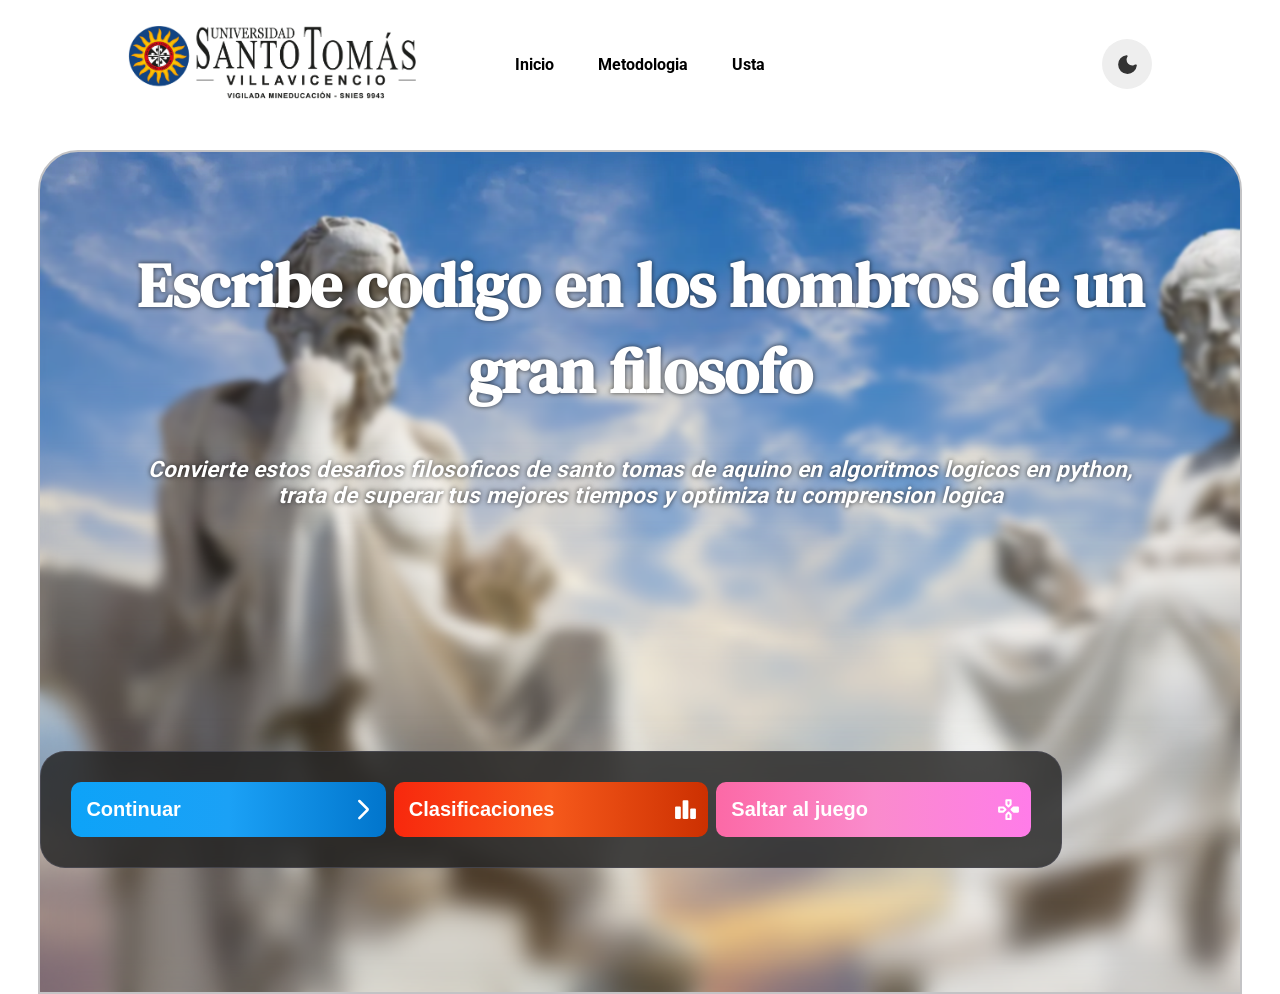
==== commit 1dad6b81: "send" ====
--- a/index.html
+++ b/index.html
@@ -41,7 +41,7 @@
                 <ul class="navlinks droppedlinks">
                     <li><a href="/">Inicio</a></li>
                     <li><a href="/src/media/filosofia (1).pdf" target="_blank">Metodologia</a></li>
-                    <li><a href="https://www.ustavillavicencio.edu.co/" target="_blank">Usta</a><svg class="toblank" xmlns="http://www.w3.org/2000/svg" height="25px" viewBox="0 -960 960 960" width="25px" fill="#FFFFFF"><path d="M200-120q-33 0-56.5-23.5T120-200v-560q0-33 23.5-56.5T200-840h240q17 0 28.5 11.5T480-800q0 17-11.5 28.5T440-760H200v560h560v-240q0-17 11.5-28.5T800-480q17 0 28.5 11.5T840-440v240q0 33-23.5 56.5T760-120H200Zm560-584L416-360q-11 11-28 11t-28-11q-11-11-11-28t11-28l344-344H600q-17 0-28.5-11.5T560-800q0-17 11.5-28.5T600-840h200q17 0 28.5 11.5T840-800v200q0 17-11.5 28.5T800-560q-17 0-28.5-11.5T760-600v-104Z"/></svg></li>
+                    <li><a href="https://www.ustavillavicencio.edu.co/" target="_blank">Usta</a></li>
                 </ul>
             </nav>
             <div id="mobile-headerswitch">
--- a/style.css
+++ b/style.css
@@ -163,6 +163,13 @@
 
 .paragraph{
   font-weight: bold;
+  font-style: italic;
+  margin-left: 7%;
+  margin-right: 7%;
+}
+
+.explaination{
+  font-weight: normal;
   margin-left: 7%;
   margin-right: 7%;
 }
@@ -545,6 +552,10 @@
   .paragraph{
     font-size: max(2.5vw, 15px);
   }
+
+  .explaination{
+    font-size: max(2.5vh, 16px);
+  }
 }
 
 @media only screen and (min-width: 923px) {
@@ -616,7 +627,6 @@
     height: clamp(50px, 10vh, 100px);
     align-items: center;
     padding: 15px 10%;
-    box-shadow: 0 4px 20px rgba(0, 0, 0, 0.15);
     position: relative;
     z-index: 10;
     flex-wrap: wrap;
@@ -653,6 +663,10 @@
   }
 
   .paragraph{
+    font-size: max(2.5vh, 16px);
+  }
+
+  .explaination{
     font-size: max(2.5vh, 16px);
   }
 }
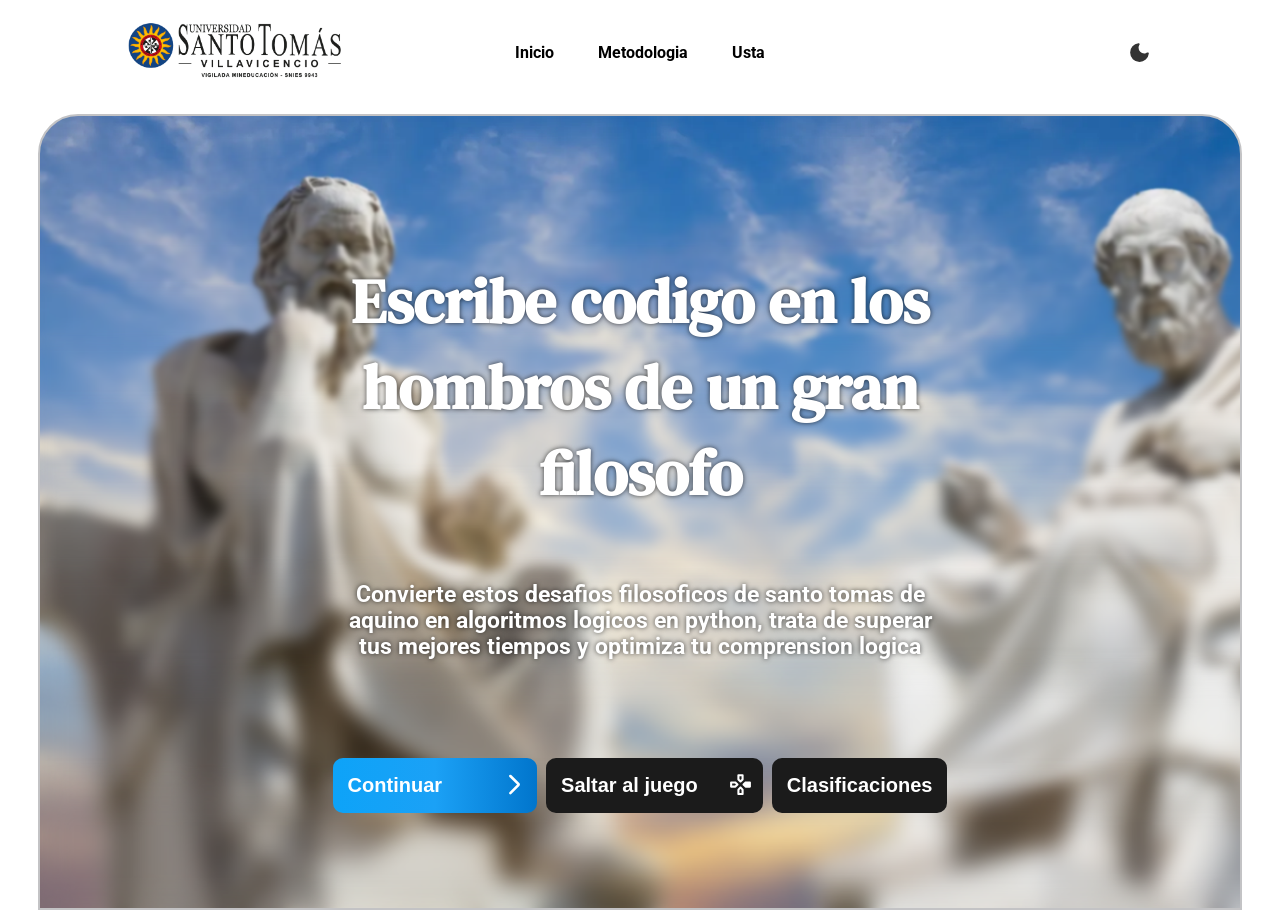
==== commit b76fb00e: "sleeper updatge" ====
--- a/index.html
+++ b/index.html
@@ -60,18 +60,17 @@
                 <p class="paragraph">Convierte estos desafios filosoficos de santo tomas de aquino en algoritmos logicos en python, trata de superar tus mejores tiempos y optimiza tu comprension logica</p>
             </div>
             <div id="forms">
-                <div class="form" style="flex-direction: row; flex-wrap: wrap;" id="indexbuttons">
-                    <button class="buttoncontinue" id="send" type="button" onclick="location.href='/introduccion'">
+                <div class="buttonwrapper" id="indexbuttons">
+                    <button class="buttoncontinue" id="send" type="button" onclick="location.href='/introduccion'" style="gap:60px;">
                     <span class="button-text">Continuar</span>
                     <svg class="icon" xmlns="http://www.w3.org/2000/svg" height="25px" viewBox="0 -960 960 960" width="25px" fill="#FFFFFF"><path d="M579-480 285-774q-15-15-14.5-35.5T286-845q15-15 35.5-15t35.5 15l307 308q12 12 18 27t6 30q0 15-6 30t-18 27L356-115q-15 15-35 14.5T286-116q-15-15-15-35.5t15-35.5l293-293Z"/></svg>
-                    </button> 
-                    <button class="buttonimportant" id="send" type="button" onclick="location.href='/clasificacion'">
-                    <span class="button-text">Clasificaciones</span>
-                    <svg class="icon" xmlns="http://www.w3.org/2000/svg" height="25px" viewBox="0 -960 960 960" width="25px" fill="#FFFFFF"><path d="M120-120q-17 0-28.5-11.5T80-160v-400q0-17 11.5-28.5T120-600h140q17 0 28.5 11.5T300-560v400q0 17-11.5 28.5T260-120H120Zm290 0q-17 0-28.5-11.5T370-160v-640q0-17 11.5-28.5T410-840h140q17 0 28.5 11.5T590-800v640q0 17-11.5 28.5T550-120H410Zm290 0q-17 0-28.5-11.5T660-160v-320q0-17 11.5-28.5T700-520h140q17 0 28.5 11.5T880-480v320q0 17-11.5 28.5T840-120H700Z"/></svg>
-                    </button> 
-                    <button class="buttonfinish" id="send" type="button" onclick="location.href='/juego'">
+                    </button>   
+                    <button class="buttonfinish" id="send" type="button" onclick="location.href='/juego'" style="background: rgb(27, 27, 27); gap:30px;">
                     <span class="button-text">Saltar al juego</span>
                     <svg class="icon" xmlns="http://www.w3.org/2000/svg" height="25px" viewBox="0 -960 960 960" width="25px" fill="#FFFFFF"><path d="m452-568-80-80q-6-6-9-13.5t-3-15.5v-163q0-17 11.5-28.5T400-880h160q17 0 28.5 11.5T600-840v163q0 8-3 15.5t-9 13.5l-80 80q-6 6-13 8.5t-15 2.5q-8 0-15-2.5t-13-8.5Zm116 116q-6-6-8.5-13t-2.5-15q0-8 2.5-15t8.5-13l80-80q6-6 13.5-9t15.5-3h163q17 0 28.5 11.5T880-560v160q0 17-11.5 28.5T840-360H677q-8 0-15.5-3t-13.5-9l-80-80ZM80-400v-160q0-17 11.5-28.5T120-600h163q8 0 15.5 3t13.5 9l80 80q6 6 8.5 13t2.5 15q0 8-2.5 15t-8.5 13l-80 80q-6 6-13.5 9t-15.5 3H120q-17 0-28.5-11.5T80-400Zm280 280v-163q0-8 3-15.5t9-13.5l80-80q6-6 13-8.5t15-2.5q8 0 15 2.5t13 8.5l80 80q6 6 9 13.5t3 15.5v163q0 17-11.5 28.5T560-80H400q-17 0-28.5-11.5T360-120Zm120-534 40-40v-106h-80v106l40 40ZM160-440h106l40-40-40-40H160v80Zm280 280h80v-106l-40-40-40 40v106Z"/></svg>
+                    </button>
+                    <button class="buttonimportant" id="send" type="button" onclick="location.href='/clasificacion'" style="background: rgb(27, 27, 27); gap:30px; padding-right:15px">
+                    <span class="button-text">Clasificaciones</span>
                     </button>                 
                 </div>
             </div>
--- a/style.css
+++ b/style.css
@@ -75,7 +75,6 @@
   display: flex;
   justify-content: flex-end;
   width: 30%;
-  cursor: pointer;
   user-select: none;
 }
 
@@ -85,7 +84,7 @@
   padding: 0;
   border-width: 0px;
   border-radius: 50%;
-  background-color: var(--base-variant);
+  background-color: var(--base-color);
   overflow: hidden;
   justify-content: center;
   position: relative;
@@ -110,7 +109,7 @@
 #themeswitch svg{
   fill: var(--secondary-text);
   position: absolute;
-  right: 25%;
+  right: 0;
   bottom: 25%;
   transition: transform 0.5s ease-in-out, opacity 0.5s ease-in-out;
 }
@@ -163,7 +162,6 @@
 
 .paragraph{
   font-weight: bold;
-  font-style: italic;
   margin-left: 7%;
   margin-right: 7%;
 }
@@ -176,6 +174,7 @@
 
 #home{
   background: url("/src/media/download.png");
+  box-sizing: border-box;
   place-items: center;
   overflow: hidden;
   z-index: -1;
@@ -185,7 +184,7 @@
   border-top-right-radius: 40px;
   border-style: solid;
   border-color: var(--border-color);
-  margin-top: 30px;
+  margin-top: 10px;
   padding-top: 30px;
   margin-left: min(50px, 3vw);
   margin-right: min(50px, 3vw);
@@ -280,7 +279,6 @@
     flex: 1; 
     display: flex;
     padding-top: 25px;
-    cursor: pointer;
     padding-left: 0;
     -webkit-tap-highlight-color: transparent;
     user-select: none;
@@ -325,7 +323,6 @@
     justify-content: center;
     position: relative;
     align-items: center;
-    cursor: pointer;
   }
 
   .tutorial-box{
@@ -404,6 +401,15 @@
   }
    
   #home{
+    overflow: visible;
+    display: flex;
+    flex-direction: column;
+    height: calc(100vh + 100px);
+    flex-grow: 1;
+    padding-bottom: 30px;
+  }
+
+  #tutorial{
     overflow: show;
     display: flex;
     flex-direction: column;
@@ -411,19 +417,11 @@
     flex-grow: 1;
   }
 
-  #tutorial{
+  #finish{
     overflow: show;
     display: flex;
     flex-direction: column;
     height: calc(100dvh + 100px);
-    flex-grow: 1;
-  }
-
-  #finish{
-    overflow: show;
-    display: flex;
-    flex-direction: column;
-    height: calc(100dvh + 100px);
   }
 
   #titular{
@@ -431,7 +429,24 @@
   }
 
   #titles{
+    display: flex;
+    flex-direction: column;
+    justify-content: center;
+    align-items: center;
+    flex-grow: 0.7;
     flex-grow: 1;
+  }
+
+  .buttonwrapper{
+    box-sizing: border-box;
+    display: flex;
+    flex-direction: row;
+    gap: 9px;
+    align-items: center;
+    justify-content: flex-start;
+    flex-wrap: wrap;
+    margin-left: 7%;
+    margin-right: 7%;
   }
    
   #game{
@@ -518,7 +533,6 @@
   }
 
   #indexbuttons button{
-    flex: 1;
     height: auto;
     width: auto;
     padding: 14px;
@@ -561,7 +575,8 @@
 @media only screen and (min-width: 923px) {
 
   #home{
-    height: calc(100vh - min(194px, 10vh));
+    height: calc(100vh - 103.59px) !important;
+    padding-bottom: 30px;
   }
 
   #tutorial{
@@ -577,10 +592,6 @@
     text-align: center;
   }
 
-  #indexbuttons button{
-    flex: 1;
-  }
-
   #button-holder{
     justify-content: center;
   }
@@ -617,6 +628,11 @@
   }
 
   #titles{
+    width: 60%;
+    display: flex;
+    flex-direction: column;
+    justify-content: center;
+    align-items: center;
     flex-grow: 0.7;
   }
    
@@ -624,7 +640,7 @@
     display: flex;
     justify-content: space-between;
     z-index: 99;
-    height: clamp(50px, 10vh, 100px);
+    height: 73.594px;
     align-items: center;
     padding: 15px 10%;
     position: relative;
@@ -632,9 +648,19 @@
     flex-wrap: wrap;
   } 
 
+  .buttonwrapper{
+    box-sizing: border-box;
+    display: flex;
+    flex-direction: row;
+    gap: 9px;
+    width: 100%;
+    align-items: center;
+    justify-content: center;
+    flex-wrap: wrap;
+  }
+
   .logimage{
-    width: clamp(150px, 32vh, 300px);
-    height: auto;
+    height: 70px;
     cursor: pointer;
   }
 
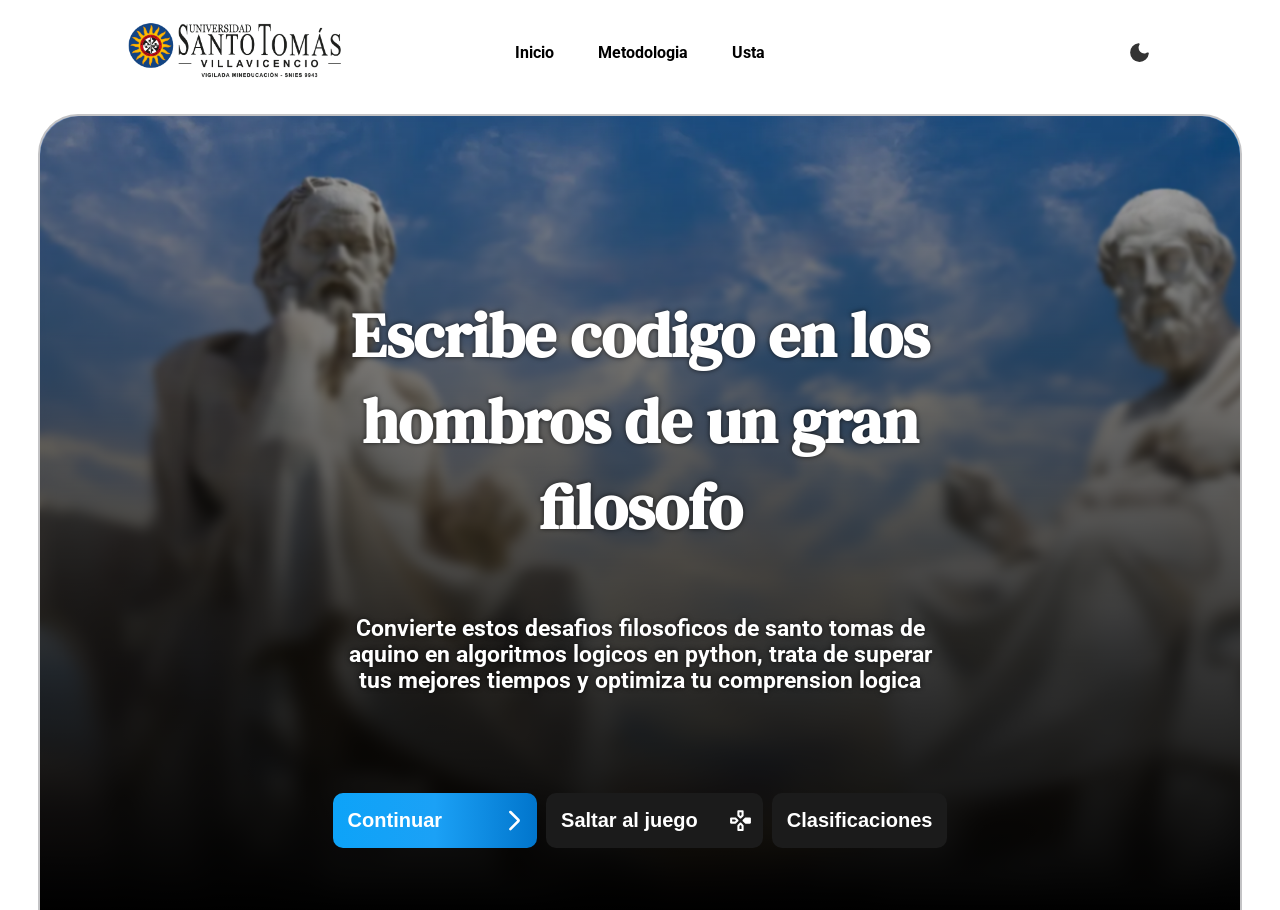
==== commit 95be5dcf: "container overlay add" ====
--- a/index.html
+++ b/index.html
@@ -55,23 +55,25 @@
         <div id="overlay" onclick="disableDropdown()"></div>
 
         <div class="container" id="home">
-            <div id="titles">
-                <h1 class="title">Escribe codigo en los hombros de un gran filosofo</h1>
-                <p class="paragraph">Convierte estos desafios filosoficos de santo tomas de aquino en algoritmos logicos en python, trata de superar tus mejores tiempos y optimiza tu comprension logica</p>
-            </div>
-            <div id="forms">
-                <div class="buttonwrapper" id="indexbuttons">
-                    <button class="buttoncontinue" id="send" type="button" onclick="location.href='/introduccion'" style="gap:60px;">
-                    <span class="button-text">Continuar</span>
-                    <svg class="icon" xmlns="http://www.w3.org/2000/svg" height="25px" viewBox="0 -960 960 960" width="25px" fill="#FFFFFF"><path d="M579-480 285-774q-15-15-14.5-35.5T286-845q15-15 35.5-15t35.5 15l307 308q12 12 18 27t6 30q0 15-6 30t-18 27L356-115q-15 15-35 14.5T286-116q-15-15-15-35.5t15-35.5l293-293Z"/></svg>
-                    </button>   
-                    <button class="buttonfinish" id="send" type="button" onclick="location.href='/juego'" style="background: rgb(27, 27, 27); gap:30px;">
-                    <span class="button-text">Saltar al juego</span>
-                    <svg class="icon" xmlns="http://www.w3.org/2000/svg" height="25px" viewBox="0 -960 960 960" width="25px" fill="#FFFFFF"><path d="m452-568-80-80q-6-6-9-13.5t-3-15.5v-163q0-17 11.5-28.5T400-880h160q17 0 28.5 11.5T600-840v163q0 8-3 15.5t-9 13.5l-80 80q-6 6-13 8.5t-15 2.5q-8 0-15-2.5t-13-8.5Zm116 116q-6-6-8.5-13t-2.5-15q0-8 2.5-15t8.5-13l80-80q6-6 13.5-9t15.5-3h163q17 0 28.5 11.5T880-560v160q0 17-11.5 28.5T840-360H677q-8 0-15.5-3t-13.5-9l-80-80ZM80-400v-160q0-17 11.5-28.5T120-600h163q8 0 15.5 3t13.5 9l80 80q6 6 8.5 13t2.5 15q0 8-2.5 15t-8.5 13l-80 80q-6 6-13.5 9t-15.5 3H120q-17 0-28.5-11.5T80-400Zm280 280v-163q0-8 3-15.5t9-13.5l80-80q6-6 13-8.5t15-2.5q8 0 15 2.5t13 8.5l80 80q6 6 9 13.5t3 15.5v163q0 17-11.5 28.5T560-80H400q-17 0-28.5-11.5T360-120Zm120-534 40-40v-106h-80v106l40 40ZM160-440h106l40-40-40-40H160v80Zm280 280h80v-106l-40-40-40 40v106Z"/></svg>
-                    </button>
-                    <button class="buttonimportant" id="send" type="button" onclick="location.href='/clasificacion'" style="background: rgb(27, 27, 27); gap:30px; padding-right:15px">
-                    <span class="button-text">Clasificaciones</span>
-                    </button>                 
+            <div class="container-overlay">
+                <div id="titles">
+                    <h1 class="title">Escribe codigo en los hombros de un gran filosofo</h1>
+                    <p class="paragraph">Convierte estos desafios filosoficos de santo tomas de aquino en algoritmos logicos en python, trata de superar tus mejores tiempos y optimiza tu comprension logica</p>
+                </div>
+                <div id="forms">
+                    <div class="buttonwrapper" id="indexbuttons">
+                        <button class="buttoncontinue" id="send" type="button" onclick="location.href='/introduccion'" style="gap:60px;">
+                        <span class="button-text">Continuar</span>
+                        <svg class="icon" xmlns="http://www.w3.org/2000/svg" height="25px" viewBox="0 -960 960 960" width="25px" fill="#FFFFFF"><path d="M579-480 285-774q-15-15-14.5-35.5T286-845q15-15 35.5-15t35.5 15l307 308q12 12 18 27t6 30q0 15-6 30t-18 27L356-115q-15 15-35 14.5T286-116q-15-15-15-35.5t15-35.5l293-293Z"/></svg>
+                        </button>   
+                        <button class="buttonfinish" id="send" type="button" onclick="location.href='/juego'" style="background: rgb(27, 27, 27); gap:30px;">
+                        <span class="button-text">Saltar al juego</span>
+                        <svg class="icon" xmlns="http://www.w3.org/2000/svg" height="25px" viewBox="0 -960 960 960" width="25px" fill="#FFFFFF"><path d="m452-568-80-80q-6-6-9-13.5t-3-15.5v-163q0-17 11.5-28.5T400-880h160q17 0 28.5 11.5T600-840v163q0 8-3 15.5t-9 13.5l-80 80q-6 6-13 8.5t-15 2.5q-8 0-15-2.5t-13-8.5Zm116 116q-6-6-8.5-13t-2.5-15q0-8 2.5-15t8.5-13l80-80q6-6 13.5-9t15.5-3h163q17 0 28.5 11.5T880-560v160q0 17-11.5 28.5T840-360H677q-8 0-15.5-3t-13.5-9l-80-80ZM80-400v-160q0-17 11.5-28.5T120-600h163q8 0 15.5 3t13.5 9l80 80q6 6 8.5 13t2.5 15q0 8-2.5 15t-8.5 13l-80 80q-6 6-13.5 9t-15.5 3H120q-17 0-28.5-11.5T80-400Zm280 280v-163q0-8 3-15.5t9-13.5l80-80q6-6 13-8.5t15-2.5q8 0 15 2.5t13 8.5l80 80q6 6 9 13.5t3 15.5v163q0 17-11.5 28.5T560-80H400q-17 0-28.5-11.5T360-120Zm120-534 40-40v-106h-80v106l40 40ZM160-440h106l40-40-40-40H160v80Zm280 280h80v-106l-40-40-40 40v106Z"/></svg>
+                        </button>
+                        <button class="buttonimportant" id="send" type="button" onclick="location.href='/clasificacion'" style="background: rgb(27, 27, 27); gap:30px; padding-right:15px">
+                        <span class="button-text">Clasificaciones</span>
+                        </button>                 
+                    </div>
                 </div>
             </div>
         </div>
--- a/style.css
+++ b/style.css
@@ -68,6 +68,26 @@
 
 .circle-btn svg{
   fill: var(--secondary-text);
+}
+
+.container-overlay{
+  border-top-left-radius: 40px;
+  border-top-right-radius: 40px;
+  padding: 30px 10px;
+  top: 0;
+  left: 0;
+  right: 0;
+  bottom: 0;
+  position: absolute;
+  height: inherit;
+  width: inherit;
+  background-image: linear-gradient(to top, rgb(0, 0, 0), rgba(0, 0, 0, 0.274));
+  display: flex;
+  flex-direction: column;
+  box-sizing: border-box;
+  padding: 30px;
+  justify-content: center;
+  align-items: center;
 }
 
 #headerswitch{
@@ -175,6 +195,7 @@
 #home{
   background: url("/src/media/download.png");
   box-sizing: border-box;
+  position: relative;
   place-items: center;
   overflow: hidden;
   z-index: -1;
@@ -185,9 +206,9 @@
   border-style: solid;
   border-color: var(--border-color);
   margin-top: 10px;
-  padding-top: 30px;
   margin-left: min(50px, 3vw);
   margin-right: min(50px, 3vw);
+  margin-bottom: 0;
   color: white;
   text-shadow: 0px 0px 5px rgba(0, 0, 0, 0.7);
 }
@@ -200,6 +221,7 @@
   z-index: -1;
   background-size: cover;
   border-width: 2px;
+  justify-content: flex-start;
   border-top-left-radius: 40px;
   border-top-right-radius: 40px;
   border-style: solid;
@@ -437,6 +459,16 @@
     flex-grow: 1;
   }
 
+  #tutorial-titles{
+    display: flex;
+    flex-direction: column;
+    justify-content: center;
+    align-items: center;
+    flex-grow: 0.7;
+    flex-grow: 1;
+    text-align: left;
+  }
+
   .buttonwrapper{
     box-sizing: border-box;
     display: flex;
@@ -575,8 +607,9 @@
 @media only screen and (min-width: 923px) {
 
   #home{
-    height: calc(100vh - 103.59px) !important;
+    height: calc(100vh - 104px) !important;
     padding-bottom: 30px;
+    border-bottom: 0;
   }
 
   #tutorial{
@@ -635,12 +668,22 @@
     align-items: center;
     flex-grow: 0.7;
   }
+
+  #tutorial-titles{
+    width: 60%;
+    display: flex;
+    flex-direction: column;
+    justify-content: start;
+    align-items: start;
+    text-align: left;
+    flex-grow: 0.7;
+  }
    
   .header{
     display: flex;
     justify-content: space-between;
     z-index: 99;
-    height: 73.594px;
+    height: 74px;
     align-items: center;
     padding: 15px 10%;
     position: relative;
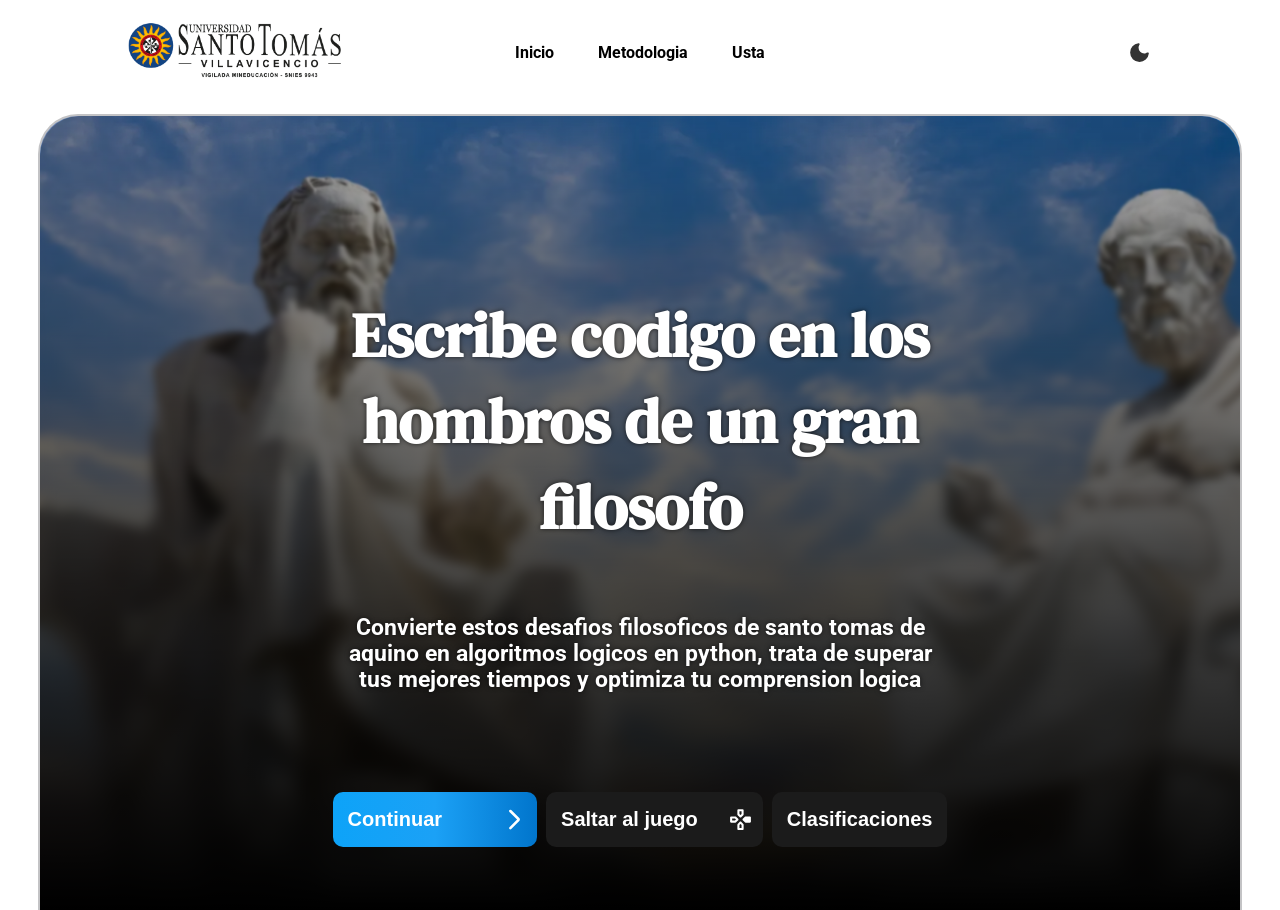
==== commit 1649a21c: "weoir" ====
--- a/index.html
+++ b/index.html
@@ -4,7 +4,6 @@
         <title>USTA Filosofia</title>
         <link rel="icon" type="image/x-icon" href="src/media/favicon.gif">
         <link rel="stylesheet" href="style.css">
-        <script src="/js/index.js" defer></script>
         <script type="text/javascript" src="/js/darkmode.js" defer></script>
         <meta content="width=device-width, initial-scale=1" name="viewport" />
     </head>
--- a/style.css
+++ b/style.css
@@ -45,26 +45,30 @@
   background-color: var(--base-color);
   overflow-y: auto;
   overflow-x: hidden;
-}
-
-body.tutorial-on .formgame {
-    backdrop-filter: none !important;
-    -webkit-backdrop-filter: none !important;
-}
-
-body.tutorial-on #game {
+  position: relative;
+  z-index: 1 !important;
+}
+
+body.tutorial-on .container-overlay-game{
+  z-index: -1 !important;
+}
+
+body.tutorial-on #game,
+body.tutorial-on #gameinner,
+body.tutorial-on #gameupper,
+body.tutorial-on .formgame,
+body.tutorial-on .helper{
+  z-index: 999;
+}
+
+body.tutorial-on #game .container-overlay-game {
     overflow: visible !important;
 }
 
-body.tutorial-on #gameinner {
+body.tutorial-on .container-overlay-game #gameinner {
     overflow: visible !important;
 }
 
-body.tutorial-on .formgame,
-body.tutorial-on .helper {
-    backdrop-filter: none !important;
-    -webkit-backdrop-filter: none !important;
-}
 
 .circle-btn svg{
   fill: var(--secondary-text);
@@ -79,15 +83,97 @@
   right: 0;
   bottom: 0;
   position: absolute;
+  background-image: linear-gradient(to top, rgb(0, 0, 0), rgba(0, 0, 0, 0.274));
+  display: flex;
+  flex-direction: column;
+  box-sizing: border-box;
+  justify-content: center;
+  align-items: center;
+}
+
+.container-overlay-finish{
+  border-top-left-radius: 40px;
+  border-top-right-radius: 40px;
+  padding: 30px 10px;
+  display: flex;
+  flex-direction: row;
+  top: 0;
+  left: 0;
+  right: 0;
+  bottom: 0;
+  position: absolute;
+  background-image: linear-gradient(to top, rgb(0, 0, 0), rgba(0, 0, 0, 0.274));
+  box-sizing: border-box;
+  justify-content: center;
+}
+
+.container-overlay-finish div{
+  flex: 1;
+}
+
+.container-overlay-tutorial{
+  border-top-left-radius: 40px;
+  border-top-right-radius: 40px;
+  padding: 30px 10px;
+  top: 0;
+  left: 0;
+  right: 0;
+  position: static !important;
+  height: fit-content;
+  bottom: 0;
+  position: absolute;
+  background-image: linear-gradient(to top, rgb(0, 0, 0), rgba(0, 0, 0, 0.274));
+  display: flex;
+  flex-direction: column;
+  box-sizing: border-box;
+  justify-content: center;
+  align-items: center;
+}
+
+#game{
+  background: url("/src/media/Game.png");
+  position: relative;
+  text-align: left;
+  z-index: -1;
+  background-size: cover;
+  border-width: 2px;
+  border-top-left-radius: 40px;
+  border-top-right-radius: 40px;
+  border-style: solid;
+  border-color: var(--border-color);
+  margin-left: min(50px, 3vw);
+  margin-right: min(50px, 3vw);
+  margin-bottom: 0;
+  margin-top: 30px;
+  color: rgb(255, 255, 255);
+  text-shadow: 0px 0px 5px rgba(0, 0, 0, 0.5);
+  height: auto;
+  border-bottom: 0;
+}
+
+.container-overlay-game{
+  border-top-left-radius: 40px;
+  border-top-right-radius: 40px;
+  padding: 30px 10px;
+  z-index: -1;
+  top: 0;
+  left: 0;
+  right: 0;
+  bottom: 0;
+  position: static;
   height: inherit;
   width: inherit;
   background-image: linear-gradient(to top, rgb(0, 0, 0), rgba(0, 0, 0, 0.274));
-  display: flex;
-  flex-direction: column;
   box-sizing: border-box;
-  padding: 30px;
-  justify-content: center;
-  align-items: center;
+  padding-bottom: 30px;
+  padding-top: 30px;
+  display: flex;
+  gap: 20px;
+  flex-direction: row;
+}
+
+.buttonwrapper button{
+  z-index: 20;
 }
 
 #headerswitch{
@@ -215,31 +301,44 @@
 
 #tutorial{
   background: url("/src/media/tutorial.png");
-  place-items: center;
-  overflow: hidden;
+  overflow: visible;
+  position: relative;
+  box-sizing: border-box;
   text-align: left;
   z-index: -1;
   background-size: cover;
   border-width: 2px;
-  justify-content: flex-start;
+  display: flex;
   border-top-left-radius: 40px;
   border-top-right-radius: 40px;
   border-style: solid;
+  border-bottom: 0 !important;
   border-color: var(--border-color);
   margin-top: 30px;
-  padding-top: 30px;
   margin-left: min(50px, 3vw);
   margin-right: min(50px, 3vw);
   color: white;
   text-shadow: 0px 0px 5px rgba(0, 0, 0, 0.7);
 }
 
-#game{
+
+#titular{
+  text-align: left;
+}
+
+#status{
+  display: flex;
+  box-sizing: border-box;
+  flex-direction: column;
+  align-items: end;
+}
+
+
+#finish{
   background: url("/src/media/Game.png");
-  display: flex;
-  gap: 20px;
-  text-align: left;
-  overflow: auto;
+  overflow: hidden;
+  position: relative;
+  border-bottom: 0 !important;
   z-index: -1;
   background-size: cover;
   border-width: 2px;
@@ -248,36 +347,13 @@
   border-style: solid;
   border-color: var(--border-color);
   margin-top: 30px;
-  padding-top: 30px;
-  overflow: hidden;
-  padding-bottom: 30px;
-  margin-left: min(50px, 3vw);
-  margin-right: min(50px, 3vw);
-  margin-bottom: 0;
-  color: rgb(255, 255, 255);
-  text-shadow: 0px 0px 5px rgba(0, 0, 0, 0.5);
-}
-
-#finish{
-  background: url("/src/media/Game.png");
-  place-items: center;
-  overflow: hidden;
-  z-index: -1;
-  background-size: cover;
-  border-width: 2px;
-  border-top-left-radius: 40px;
-  border-top-right-radius: 40px;
-  border-style: solid;
-  border-color: var(--border-color);
-  margin-top: 30px;
-  padding-top: 30px;
   margin-left: min(50px, 3vw);
   margin-right: min(50px, 3vw);
   color: white;
   text-shadow: 0px 0px 5px rgba(0, 0, 0, 0.7);
 }
 
-#game div {
+.container-overlay-game div {
   flex: 1;
 }
 
@@ -304,10 +380,6 @@
     padding-left: 0;
     -webkit-tap-highlight-color: transparent;
     user-select: none;
-  }
-
-  #finish{
-    flex-direction: column;
   }
 
   #menu{
@@ -407,6 +479,13 @@
   }
 
   #game{
+    position: relative !important;
+    display: flex;
+    flex-direction: column;
+  }
+
+  .container-overlay-game{
+    position: static;
     flex-direction: column;
   }
 
@@ -432,18 +511,16 @@
   }
 
   #tutorial{
+    display: flex;
+  }
+
+  .container-overlay-finish{
+    flex: 1;
+    position: static;
     overflow: show;
     display: flex;
     flex-direction: column;
-    height: calc(100dvh + 100px);
-    flex-grow: 1;
-  }
-
-  #finish{
-    overflow: show;
-    display: flex;
-    flex-direction: column;
-    height: calc(100dvh + 100px);
+    height: inherit;
   }
 
   #titular{
@@ -460,11 +537,11 @@
   }
 
   #tutorial-titles{
+    padding-top: 30px;
     display: flex;
     flex-direction: column;
-    justify-content: center;
-    align-items: center;
-    flex-grow: 0.7;
+    justify-content: start;
+    align-items: left;
     flex-grow: 1;
     text-align: left;
   }
@@ -480,10 +557,6 @@
     margin-left: 7%;
     margin-right: 7%;
   }
-   
-  #game{
-    overflow: show;
-  }
 
   #themeswitch{
     display: none;
@@ -500,7 +573,6 @@
     width: 100%;
     box-sizing: border-box;
     padding: 15px 10%;
-    z-index: 99;
     margin-top: 0;
     top: 0;
     position: fixed;
@@ -527,7 +599,6 @@
     align-items: left;
     padding-top: 30px;
     padding: 25px 10%;
-    z-index: 99;
     background-color: var(--base-color);
     box-shadow: 0 4px 20px rgba(0, 0, 0, 0.15);
     top: -100%;
@@ -537,7 +608,7 @@
     flex-wrap: wrap;
     border-bottom-left-radius: 25px;
     border-bottom-right-radius: 25px;
-    transition: transform 0.5s ease-in-out;
+    transition: transform 0.5s ease-in-out, background-color 0.3s ease, background-image 0.3s ease, background 0.3s ease;
   } 
 
   .mobile-dropdown.show{
@@ -546,6 +617,10 @@
 
   .mobile-dropdown.show ~ #overlay{
     display: block;
+  }
+  .container-overlay-tutorial{
+    position: static;
+    justify-content: left;
   }
 
   #home.show{
@@ -583,7 +658,11 @@
     margin-bottom: 30px;
   }
 
-  #consola{
+  .mobile-test-height{
+    height: auto !important;
+  }
+
+  .console{
    height: 30vh;
   }
 
@@ -596,11 +675,11 @@
   }
 
   .paragraph{
-    font-size: max(2.5vw, 15px);
+    font-size: max(2.5vh, 20px);
   }
 
   .explaination{
-    font-size: max(2.5vh, 16px);
+    font-size: max(2vh, 13px);
   }
 }
 
@@ -613,7 +692,12 @@
   }
 
   #tutorial{
-    height: calc(100vh - min(194px, 10vh));
+    height: fit-content;
+  }
+
+  .container-overlay-tutorial{
+    position: static;
+    justify-content: left;
   }
 
   .navlinks li{
@@ -630,11 +714,11 @@
   }
 
   #finish{
-    height: calc(100vh - min(194px, 10vh));
+    height: calc(100vh - 134px);
   }
 
   #game{
-    height: calc(100vh - min(224px, 20vh));
+    height: calc(100vh - 134px);
   }
 
   #home{
@@ -643,11 +727,6 @@
   }
 
   #tutorial{
-    display: flex;
-    flex-direction: column;
-  }
-
-  #finish{
     display: flex;
     flex-direction: column;
   }
@@ -682,7 +761,6 @@
   .header{
     display: flex;
     justify-content: space-between;
-    z-index: 99;
     height: 74px;
     align-items: center;
     padding: 15px 10%;
@@ -715,7 +793,7 @@
     height: 100%;
   }
   
-  #consola{
+  .console{
    height: 40%;
   }
 
@@ -807,10 +885,10 @@
   display: flex;
   gap: 8px;
   flex-direction: column;
-  height: auto;
+  height: 100%;
+  text-align: left;
   width: 80%;
   margin-top: 0;
-  margin-bottom: 30px;
   margin-left: 0;
   margin-right: 0;
   border-radius: 25px;
@@ -1004,7 +1082,7 @@
 
 
 .buttoncontinue:enabled:hover{
-  transform: scale(1.02);
+  transform: scale(1.01);
 }
 
 .buttoncontinue:enabled:active{
@@ -1022,7 +1100,7 @@
 
 
 .buttonfinish:enabled:hover{
-  transform: scale(1.02);
+  transform: scale(1.01);
 }
 
 .buttonfinish:enabled:active{
@@ -1040,10 +1118,26 @@
 
 
 .buttonnext:enabled:hover{
+  transform: scale(1.01);
+}
+
+.buttonnext:enabled:active{
+  transform: scale(0.98); 
+}
+
+.buttonimportant:enabled:hover{
   transform: scale(1.02);
 }
 
-.buttonnext:enabled:active{
+.buttonimportant:enabled:active{
+  transform: scale(0.98); 
+}
+
+.buttonhelp:enabled:hover{
+  transform: scale(1.02);
+}
+
+.buttonhelp:enabled:active{
   transform: scale(0.98); 
 }
 
@@ -1077,7 +1171,7 @@
   border-radius: 10px; 
   font-weight: bold;
   color: white;
-  background-color: #14141738;
+  background-color: #0a090938;
   height: 60%;
   padding-left: 15px;
   border: 0px;
@@ -1092,12 +1186,11 @@
   cursor: not-allowed;
 }
 
-
-#consola{
+.console{
   border-radius: 10px; 
   font-weight: bold;
   color: rgba(255, 255, 255, 0.301);
-  background-color: #14141738;
+  background-color: #0a090938;
   padding-left: 15px;
   padding-top: 10px;
   padding-bottom: 10px;
@@ -1261,12 +1354,17 @@
     transform: scale(1);
 }
 
+#gameinner.tutorial-highlight {
+    border-radius: 10px !important;
+    margin-left: 10px;
+    margin-right: 10px;
+}
 .tutorial-highlight {
     position: relative !important;
-    z-index: 1000 !important;
+    z-index: 999 !important;
     outline: 4px solid #3b82f6 !important; 
     outline-offset: 4px !important;
-    border-radius: 10px !important; 
     box-shadow: 0 0 30px rgba(59, 130, 246, 0.5) !important; 
     background-color: var(--form) !important; 
-}+}
+
